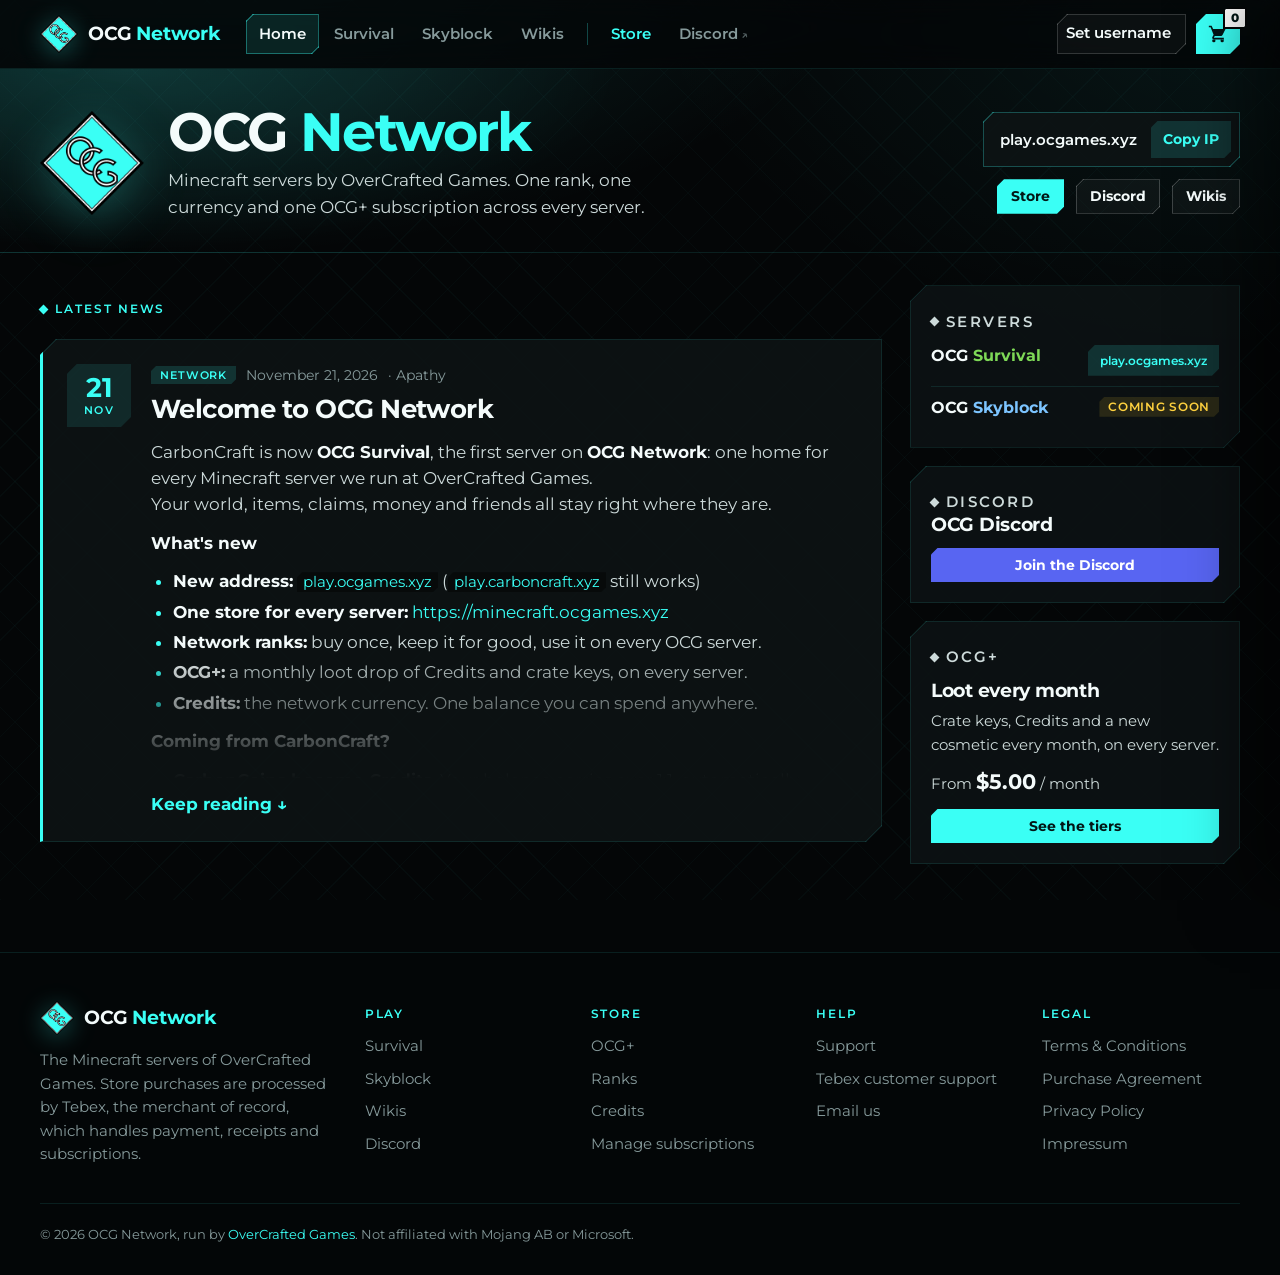
==== index.html @ 36d5bb81 "Point Discord links to discord.gg/ocg" ====
<!doctype html>
<html lang="en">
<head>
  <meta charset="utf-8">
  <meta name="viewport" content="width=device-width, initial-scale=1">
  <link rel="icon" href="assets/favicon.png">
  <link rel="preconnect" href="https://fonts.googleapis.com">
  <link rel="preconnect" href="https://fonts.gstatic.com" crossorigin>
  <link href="https://fonts.googleapis.com/css2?family=Montserrat:wght@400;500;600;700;800&display=swap" rel="stylesheet">
  <link rel="stylesheet" href="assets/site.css?v=4">
  <script src="assets/config.js?v=5"></script>
  <script src="assets/data.js"></script>
  <script defer src="https://js.tebex.io/v/1.js"></script>
  <script defer src="assets/layout.js?v=5"></script>
  <script defer src="assets/store.js?v=4"></script>
  <script defer src="assets/news.js"></script>
  <title>OCG Network · Minecraft servers by OverCrafted Games</title>
  <meta name="description" content="OCG Network: news, servers and the store for OCG Survival and OCG Skyblock.">
</head>
<body data-page="home">
  <header id="site-header"></header>

  <main>
    <section class="banner">
      <div class="wrap banner__inner">
        <img class="banner__logo" src="assets/logo.png" alt="" width="120" height="120">
        <div class="banner__text">
          <h1>OCG <em>Network</em></h1>
          <p>Minecraft servers by OverCrafted Games. One rank, one currency and one OCG+
            subscription across every server.</p>
        </div>
        <div class="banner__join">
          <div class="ipbox">
            <span class="online" data-status-total><span class="dot"></span><span>Checking servers…</span></span>
            <span class="ipbox__ip" data-ip=""></span>
            <button type="button" data-copy="">Copy IP</button>
          </div>
          <div class="hero__cta">
            <a class="btn btn--sm" href="store.html">Store</a>
            <a class="btn btn--sm btn--ghost" href="https://discord.gg/ocg">Discord</a>
            <a class="btn btn--sm btn--ghost" href="wikis.html">Wikis</a>
          </div>
        </div>
      </div>
    </section>

    <div class="wrap home">
      <section class="home__feed" aria-labelledby="news-title">
        <h2 class="home__heading" id="news-title"><span class="label">Latest news</span></h2>
        <div id="news-feed">
          <p class="muted">Loading news…</p>
        </div>
        <button class="btn btn--ghost btn--block" id="news-more" type="button" hidden>Older posts</button>
      </section>

      <aside class="home__side">
        <div class="side-card surface">
          <p class="label">Servers</p>
          <div data-servers="list"></div>
        </div>

        <div class="side-card discord-card surface" data-discord>
          <div class="discord-card__head">
            <img data-discord-icon alt="" width="44" height="44" hidden>
            <div>
              <p class="label" style="margin:0 0 2px">Discord</p>
              <h3 data-discord-name>OCG Discord</h3>
            </div>
          </div>
          <div class="discord-card__counts" hidden>
            <span><span class="dot on"></span><b data-discord-online></b> online</span>
            <span><b data-discord-members></b> members</span>
          </div>
          <div class="discord-card__people" data-discord-people hidden></div>
          <a class="btn btn--block btn--sm btn--discord" href="https://discord.gg/ocg">Join the Discord</a>
        </div>

        <div class="side-card spotlight surface" data-spotlight>
          <p class="label">OCG+</p>
          <h3>Loot every month</h3>
          <p>Credits, crate keys and perks every month, from $5.</p>
          <a class="btn btn--block btn--sm" href="plus.html">See the tiers</a>
        </div>
      </aside>
    </div>
  </main>

  <footer id="site-footer"></footer>
</body>
</html>
---- assets/site.css ----
/* OCG Network. OverCrafted Games brand: logo teal (#3afff5), black and white, with the
   logo's diamond as the recurring shape. Each server page sets its own --accent
   (body[data-accent]); everything else stays teal. Dark only: the site sits next to the game. */
:root {
  --bg: #040607;
  --bg-2: #0a0f10;
  --surface: rgba(13, 19, 20, 0.86);
  --surface-2: #101819;
  --line: rgba(58, 255, 245, 0.1);
  --line-strong: rgba(58, 255, 245, 0.26);
  --text: #f4fbfb;
  --text-2: #cddada;
  --muted: #869a9b;
  --teal: #3afff5;
  --teal-2: #12c9c0;
  --teal-ink: #021615;
  --sale: #ffd23f;
  --good: #7ed957;
  --danger: #ff5a5f;
  --survival: #7ed957;
  --skyblock: #7cc4ff;
  --accent: var(--teal);
  --display: "Montserrat", system-ui, sans-serif;
  --body: "Montserrat", system-ui, -apple-system, "Segoe UI", sans-serif;
  --mono: "Montserrat", system-ui, sans-serif;
}
body[data-accent="survival"] { --accent: var(--survival); }
body[data-accent="skyblock"] { --accent: var(--skyblock); }

* { box-sizing: border-box; }
html { color-scheme: dark; scroll-behavior: smooth; }
body {
  margin: 0;
  min-height: 100vh;
  color: var(--text);
  font: 400 16.5px/1.6 var(--body);
  -webkit-font-smoothing: antialiased;
  background-color: var(--bg);
  /* A faint teal glow over a fine diamond lattice, echoing the logo. */
  background-image:
    radial-gradient(1100px 560px at 15% -12%, color-mix(in srgb, var(--accent) 16%, transparent), transparent 65%),
    radial-gradient(900px 500px at 100% 0%, rgba(58, 255, 245, 0.07), transparent 70%),
    repeating-linear-gradient(45deg, rgba(58, 255, 245, 0.025) 0 1px, transparent 1px 34px),
    repeating-linear-gradient(-45deg, rgba(58, 255, 245, 0.025) 0 1px, transparent 1px 34px);
  background-attachment: fixed;
}
a { color: var(--teal); text-decoration: none; }
a:hover { text-decoration: underline; }
button { font: inherit; color: inherit; cursor: pointer; }
button:disabled { cursor: not-allowed; opacity: 0.5; }
img { max-width: 100%; }
[hidden] { display: none !important; }
:focus-visible { outline: 2px solid var(--teal); outline-offset: 2px; }

.wrap { width: min(1200px, 100% - 32px); margin-inline: auto; }
.muted { color: var(--muted); }
.small { font-size: 0.85rem; }
.label {
  display: inline-flex; align-items: center; gap: 8px;
  margin: 0 0 12px;
  color: var(--accent);
  font: 600 0.76rem/1.2 var(--mono);
  letter-spacing: 0.16em;
  text-transform: uppercase;
}
.label::before {
  content: ""; width: 7px; height: 7px; flex: none;
  background: currentColor; transform: rotate(45deg);
}
.accent { color: var(--accent); }
.teal { color: var(--teal); }

h1, h2, h3 { font-family: var(--display); letter-spacing: -0.015em; }

/* Buttons */
.btn {
  display: inline-flex; align-items: center; justify-content: center; gap: 8px;
  padding: 13px 22px;
  border: 0;
  font: 700 1rem/1 var(--body);
  color: var(--teal-ink); text-decoration: none;
  background-color: var(--teal);
  transition: transform 0.15s, filter 0.15s;
}
.btn:hover:not(:disabled) {
  text-decoration: none;
  transform: translateY(-1px);
  filter: brightness(1.06);
}
.btn--accent { background-color: var(--accent); }
.btn--ghost {
  --nl: rgba(255, 255, 255, 0.2);
  color: var(--text);
  background-color: rgba(255, 255, 255, 0.03);
  box-shadow: inset 0 0 0 1px rgba(255, 255, 255, 0.2);
}
.btn--ghost:hover:not(:disabled) { --nl: var(--teal); background-color: rgba(255, 255, 255, 0.07); box-shadow: inset 0 0 0 1px var(--teal); }
.btn--block { width: 100%; }
.btn--sm { padding: 10px 14px; font-size: 0.9rem; }

/* Top bar */
.topbar {
  position: sticky; top: 0; z-index: 30;
  background: rgba(4, 6, 7, 0.78);
  backdrop-filter: blur(14px) saturate(1.3);
  -webkit-backdrop-filter: blur(14px) saturate(1.3);
  border-bottom: 1px solid var(--line);
}
.topbar__inner { display: flex; align-items: center; gap: 26px; height: 68px; }
.brand { display: flex; align-items: center; gap: 10px; color: var(--text); flex: none; }
.brand:hover { text-decoration: none; }
.brand img { filter: drop-shadow(0 4px 12px rgba(58, 255, 245, 0.3)); }
.brand span { font: 700 1.2rem/1 var(--display); letter-spacing: -0.01em; }
.brand b { color: var(--teal); font-weight: 700; }
.topnav { display: flex; align-items: center; gap: 2px; }
.topnav a, .mobilenav a {
  padding: 8px 13px;
  color: var(--muted); font-weight: 600; font-size: 0.95rem; white-space: nowrap;
}
.topnav a:hover, .mobilenav a:hover { color: var(--text); background-color: rgba(255, 255, 255, 0.05); text-decoration: none; }
.topnav a[aria-current="page"], .mobilenav a[aria-current="page"] {
  --nl: rgba(58, 255, 245, 0.35);
  color: var(--text); background-color: rgba(58, 255, 245, 0.1); box-shadow: inset 0 0 0 1px rgba(58, 255, 245, 0.35);
}
.topnav .nav-store, .mobilenav .nav-store { color: var(--teal); }
.topnav .ext::after, .mobilenav .ext::after { content: " ↗"; font-size: 0.8em; opacity: 0.6; }
.topnav__sep { width: 1px; height: 22px; margin: 0 8px; background: var(--line-strong); }
.mobilenav { display: none; }
.topbar__actions { margin-left: auto; display: flex; align-items: center; gap: 10px; }
.chip {
  display: flex; align-items: center; gap: 8px;
  height: 40px; padding: 0 14px 0 8px;
  --nl: rgba(255, 255, 255, 0.16);
  border: 1px solid rgba(255, 255, 255, 0.16);
  background-color: rgba(255, 255, 255, 0.03);
  font-weight: 600; font-size: 0.92rem;
}
.chip img { image-rendering: pixelated; }
.chip:hover { --nl: var(--teal); border-color: var(--teal); }
/* The count badge overhangs the button's corner, so the button itself isn't clipped:
   its notched teal fill is drawn by ::before (see Notched corners). */
.basket-btn {
  position: relative; isolation: isolate;
  display: grid; place-items: center;
  width: 44px; height: 40px;
  border: 0;
  background: none; color: var(--teal-ink);
}
.basket-btn::before { content: ""; position: absolute; inset: 0; z-index: -1; background: var(--teal); }
.basket-btn:hover { filter: brightness(1.08); }
.basket-btn__count {
  position: absolute; top: -7px; right: -7px;
  min-width: 22px; height: 22px; padding: 0 6px;
  border: 2px solid var(--bg);
  background: #fff; color: var(--teal-ink);
  font-size: 0.72rem; font-weight: 800; line-height: 18px; text-align: center;
}
.basket-btn__count.bump { animation: bump 0.4s ease; }
@keyframes bump { 40% { transform: scale(1.35); } }

/* Store sub-navigation: the store is its own area of the site. */
.storebar { border-bottom: 1px solid var(--line); background: rgba(58, 255, 245, 0.035); }
.storebar__inner { display: flex; align-items: center; gap: 4px; overflow-x: auto; padding: 8px 0; white-space: nowrap; scrollbar-width: none; }
.storebar__inner::-webkit-scrollbar { display: none; }
.storebar__title { margin-right: 10px; color: var(--teal); font: 600 0.74rem var(--mono); letter-spacing: 0.16em; text-transform: uppercase; }
.storebar a { padding: 6px 12px; color: var(--muted); font-weight: 600; font-size: 0.9rem; }
.storebar a:hover { color: var(--text); background: rgba(255, 255, 255, 0.05); text-decoration: none; }
.storebar a[aria-current="page"] { color: var(--teal-ink); background: var(--teal); }

/* Hero */
.hero { position: relative; overflow: hidden; }
.hero__inner {
  display: grid; grid-template-columns: 1.1fr 0.9fr; align-items: center; gap: 40px;
  padding: 76px 0 70px;
}
.hero h1 {
  margin: 0;
  font: 700 clamp(2.9rem, 6.6vw, 5.4rem)/0.95 var(--display);
  letter-spacing: -0.035em;
}
.hero h1 em { font-style: normal; color: var(--teal); }
.hero__lede { max-width: 560px; margin: 22px 0 30px; color: var(--text-2); font-size: 1.15rem; }
.hero__cta { display: flex; flex-wrap: wrap; gap: 12px; }
.ipbox {
  display: inline-flex; flex-wrap: wrap; align-items: center; gap: 10px 14px;
  margin-top: 28px; padding: 8px 8px 8px 16px;
  --nl: var(--line-strong);
  border: 1px solid var(--line-strong);
  background-color: var(--surface);
}
.ipbox__ip { font: 600 0.95rem var(--mono); color: var(--text); }
.ipbox button, .copy-btn {
  padding: 8px 12px; border: 0;
  background: rgba(58, 255, 245, 0.14); color: var(--teal);
  font-weight: 700; font-size: 0.85rem;
}
.ipbox button:hover, .copy-btn:hover { background: rgba(58, 255, 245, 0.26); }
.online { display: inline-flex; align-items: center; gap: 8px; color: var(--text-2); font-weight: 600; font-size: 0.92rem; }
.dot { width: 9px; height: 9px; border-radius: 50%; background: var(--muted); flex: none; }
.dot.on { background: var(--good); box-shadow: 0 0 0 4px rgba(126, 217, 87, 0.18); animation: pulse 2s infinite; }
.dot.soon { background: var(--sale); }
@keyframes pulse { 50% { box-shadow: 0 0 0 7px rgba(126, 217, 87, 0.05); } }

.hero__art { position: relative; display: grid; place-items: center; min-height: 380px; }
.hero__art::before {
  content: ""; position: absolute; width: 78%; aspect-ratio: 1;
  background: radial-gradient(circle, rgba(58, 255, 245, 0.28), rgba(58, 255, 245, 0) 66%);
  filter: blur(14px);
}
.hero__art::after {
  content: ""; position: absolute; width: 70%; aspect-ratio: 1;
  border: 1px dashed rgba(58, 255, 245, 0.25);
  transform: rotate(45deg);
  animation: spin 80s linear infinite;
}
.hero__art img {
  position: relative; z-index: 1; width: min(380px, 100%);
  filter: drop-shadow(0 30px 40px rgba(0, 0, 0, 0.6));
  animation: float 6s ease-in-out infinite;
}
@keyframes float { 50% { transform: translateY(-12px); } }
@keyframes spin { from { transform: rotate(45deg); } to { transform: rotate(405deg); } }

/* Sale ticker */
.ticker {
  overflow: hidden;
  border-block: 1px solid rgba(255, 210, 63, 0.25);
  background: linear-gradient(90deg, rgba(255, 210, 63, 0.09), rgba(255, 210, 63, 0.02));
}
.ticker__track { display: flex; width: max-content; animation: marquee 40s linear infinite; }
.ticker:hover .ticker__track { animation-play-state: paused; }
.ticker__item {
  display: inline-flex; align-items: center; gap: 12px;
  padding: 11px 28px;
  color: var(--text); font: 600 0.8rem var(--mono); letter-spacing: 0.06em; text-transform: uppercase;
  white-space: nowrap;
}
.ticker__item:hover { text-decoration: none; color: var(--sale); }
.ticker__item b { color: var(--sale); }
.ticker__item::after { content: "◆"; margin-left: 28px; color: rgba(255, 210, 63, 0.5); }
@keyframes marquee { to { transform: translateX(-50%); } }

/* Sections */
.section { padding: 72px 0 0; }
main > .section:last-child, main > :last-child .section:last-child { padding-bottom: 88px; }
.section--end { padding-bottom: 88px; }
.section-head { display: flex; align-items: flex-end; justify-content: space-between; gap: 16px; margin-bottom: 26px; }
.section-head h2, .page-head h1 {
  margin: 0;
  font: 700 clamp(1.9rem, 3.8vw, 2.8rem)/1.05 var(--display);
  letter-spacing: -0.025em;
}
.section-head p { margin: 8px 0 0; max-width: 680px; color: var(--muted); }
.section-head__link { flex: none; font-weight: 700; }

.surface {
  position: relative;
  border: 1px solid var(--line);
  background-color: var(--surface);
}

/* Server cards (home + store server picker) */
.servers { display: grid; grid-template-columns: repeat(2, 1fr); gap: 20px; }
.server {
  --accent: var(--teal);
  display: grid; grid-template-columns: 120px 1fr; gap: 22px; align-items: start;
  padding: 24px;
  overflow: hidden;
  color: var(--text);
  border-top: 3px solid var(--accent);
  transition: transform 0.2s, border-color 0.2s;
}
.server--survival { --accent: var(--survival); }
.server--skyblock { --accent: var(--skyblock); }
.server::before {
  content: ""; position: absolute; inset: 0 0 auto 0; height: 160px; pointer-events: none;
  background: radial-gradient(420px 160px at 20% -40px, color-mix(in srgb, var(--accent) 22%, transparent), transparent 70%);
}
a.server:hover { --nl: var(--line-strong); transform: translateY(-3px); border-color: var(--line-strong); text-decoration: none; }
.server__art { position: relative; display: grid; place-items: center; aspect-ratio: 1; }
.server__art svg { width: 100%; height: auto; filter: drop-shadow(0 14px 18px rgba(0, 0, 0, 0.5)); }
.server__body { position: relative; }
.server h3 { margin: 0 0 4px; font: 700 1.7rem/1.05 var(--display); }
.server h3 span { color: var(--accent); }
.server p { margin: 0 0 14px; color: var(--text-2); font-size: 0.98rem; }
.server__meta { display: flex; flex-wrap: wrap; align-items: center; gap: 8px 16px; font-size: 0.9rem; }
.server__ip { font: 600 0.88rem var(--mono); color: var(--text); }
.server__go { margin-left: auto; color: var(--accent); font-weight: 700; }
.server__tags { display: flex; flex-wrap: wrap; gap: 6px; margin: 0 0 14px; padding: 0; list-style: none; }
.server__tags li {
  padding: 3px 9px;
  background: color-mix(in srgb, var(--accent) 12%, transparent); color: var(--accent);
  font: 600 0.72rem var(--mono); letter-spacing: 0.04em; text-transform: uppercase;
}
.pill {
  display: inline-flex; align-items: center; gap: 6px;
  padding: 3px 9px;
  background: rgba(255, 210, 63, 0.12); color: var(--sale);
  font: 600 0.72rem var(--mono); letter-spacing: 0.06em; text-transform: uppercase;
}

/* Link tiles (home "jump in", wikis) */
.tiles { display: grid; grid-template-columns: repeat(auto-fit, minmax(240px, 1fr)); gap: 16px; }
.tile {
  display: grid; grid-template-columns: 44px 1fr; gap: 14px; align-items: start;
  padding: 20px; color: var(--text);
  transition: transform 0.2s, border-color 0.2s;
}
a.tile:hover { --nl: var(--line-strong); transform: translateY(-2px); border-color: var(--line-strong); text-decoration: none; }
.tile__icon {
  display: grid; place-items: center; width: 44px; height: 44px;
  background: rgba(58, 255, 245, 0.1); color: var(--teal);
}
.tile h3 { margin: 0 0 2px; font: 700 1.12rem/1.2 var(--display); }
.tile p { margin: 0; color: var(--muted); font-size: 0.92rem; }
.tile--soon { opacity: 0.6; }

/* Category cards (store hub) */
.cat-grid { display: grid; grid-template-columns: repeat(auto-fit, minmax(320px, 1fr)); gap: 20px; }
.cat-card {
  display: grid; grid-template-columns: 130px 1fr; gap: 22px; align-items: center;
  padding: 20px;
  color: var(--text);
  transition: transform 0.2s, border-color 0.2s;
}
.cat-card:hover { --nl: var(--line-strong); transform: translateY(-3px); border-color: var(--line-strong); text-decoration: none; }
.cat-card__art, .card__art, .pkg-detail__art {
  --art-bg:
    radial-gradient(circle at 50% 58%, rgba(58, 255, 245, 0.22), transparent 66%),
    repeating-linear-gradient(45deg, rgba(255, 255, 255, 0.025) 0 1px, transparent 1px 16px),
    repeating-linear-gradient(-45deg, rgba(255, 255, 255, 0.025) 0 1px, transparent 1px 16px);
  background-color: var(--bg-2);
  background-image: var(--art-bg);
}
.cat-card__art {
  position: relative; display: grid; place-items: center;
  aspect-ratio: 1;
  border: 1px solid var(--line);
  background-image: var(--notch-lines), var(--art-bg);
}
.cat-card__art img { width: 66%; image-rendering: pixelated; transition: transform 0.3s; }
.cat-card:hover .cat-card__art img { transform: scale(1.08) rotate(-3deg); }
.cat-card h3 { margin: 0 0 6px; font: 700 1.6rem/1.05 var(--display); }
.cat-card p { margin: 0 0 14px; color: var(--muted); font-size: 0.96rem; }
.cat-card__meta { display: flex; align-items: center; gap: 12px; flex-wrap: wrap; }
.cat-card__from { font-weight: 700; color: var(--text-2); }
.cat-card__go { margin-left: auto; color: var(--teal); font-weight: 700; }

.badge {
  position: absolute; top: 12px; left: 12px; z-index: 1;
  display: inline-block;
  padding: 4px 9px;
  background: var(--sale); color: #241a00;
  font: 700 0.7rem/1 var(--mono); letter-spacing: 0.04em; text-transform: uppercase;
}

/* Package cards */
.grid { display: grid; grid-template-columns: repeat(auto-fill, minmax(240px, 1fr)); gap: 20px; }
.grid--packs { grid-template-columns: repeat(auto-fill, minmax(196px, 1fr)); }
.card {
  display: flex; flex-direction: column;
  overflow: hidden;
  transition: transform 0.2s, border-color 0.2s;
}
.card:hover { --nl: var(--line-strong); transform: translateY(-4px); border-color: var(--line-strong); }
.card__art {
  position: relative;
  display: grid; place-items: center;
  aspect-ratio: 4 / 3; width: 100%;
  padding: 0; border: 0; border-bottom: 1px solid var(--line);
}
.card__art img {
  width: 44%; image-rendering: pixelated;
  filter: drop-shadow(0 14px 18px rgba(0, 0, 0, 0.55));
  transition: transform 0.3s;
}
.card:hover .card__art img { transform: translateY(-6px) scale(1.06); }
.card__info {
  position: absolute; right: 12px; bottom: 12px;
  padding: 4px 9px;
  background: rgba(4, 6, 7, 0.75); color: var(--muted);
  font-size: 0.78rem; font-weight: 600;
  opacity: 0; transition: opacity 0.2s;
}
.card:hover .card__info { opacity: 1; }
.card__body { display: flex; flex-direction: column; gap: 4px; padding: 18px; flex: 1; }
.card__name { margin: 0; font: 700 1.3rem/1.1 var(--display); }
.card__variant { margin: 0; color: var(--teal); font: 600 0.74rem var(--mono); letter-spacing: 0.08em; text-transform: uppercase; }
.card__bonus { margin: 2px 0 0; color: var(--good); font-size: 0.88rem; font-weight: 600; }
.card__foot { margin-top: auto; padding-top: 16px; display: flex; flex-direction: column; gap: 12px; }
.price { display: flex; flex-wrap: wrap; align-items: baseline; gap: 4px 8px; }
.price b { font: 700 1.8rem/1 var(--display); letter-spacing: -0.02em; }
.price .period { color: var(--muted); font-size: 0.9rem; }
.price s { color: var(--muted); font-size: 0.95rem; }
.price__note { width: 100%; color: var(--good); font-size: 0.85rem; font-weight: 600; }
.add.in-basket { --nl: var(--teal); background-color: transparent; box-shadow: inset 0 0 0 1px var(--teal); color: var(--teal); }

/* All-packages page */
.shop { display: grid; grid-template-columns: 240px 1fr; gap: 32px; padding: 40px 0 88px; }
.tabs { display: flex; flex-direction: column; gap: 6px; position: sticky; top: 130px; align-self: start; }
.tab {
  display: flex; align-items: center; gap: 12px;
  padding: 10px 14px;
  border: 1px solid transparent;
  background-color: transparent; color: var(--muted);
  font-weight: 700; font-size: 1rem; text-align: left;
}
.tab img { width: 30px; height: 30px; object-fit: contain; image-rendering: pixelated; }
.tab:hover { color: var(--text); background-color: rgba(255, 255, 255, 0.04); }
.tab[aria-selected="true"] { --nl: rgba(58, 255, 245, 0.4); color: var(--text); background-color: rgba(58, 255, 245, 0.08); border-color: rgba(58, 255, 245, 0.4); }
.category-intro { grid-column: 1 / -1; padding: 22px 24px; margin-bottom: 4px; color: var(--text-2); }
.category-intro p { margin: 0 0 8px; }
.category-intro p:last-child { margin-bottom: 0; }
.category-intro ul { margin: 6px 0 0; padding: 0; list-style: none; display: grid; grid-template-columns: repeat(auto-fill, minmax(230px, 1fr)); gap: 6px 18px; }
.category-intro li { position: relative; padding-left: 20px; }
.category-intro li::before { content: "▸"; position: absolute; left: 0; color: var(--teal); }
.category-intro.folded .category-intro__text {
  max-height: 150px; overflow: hidden;
  -webkit-mask-image: linear-gradient(#000 55%, transparent);
  mask-image: linear-gradient(#000 55%, transparent);
}
.intro-toggle { margin-top: 10px; padding: 0; border: 0; background: none; color: var(--teal); font-weight: 700; }
.intro-toggle:hover { text-decoration: underline; }
.sr-only { position: absolute; width: 1px; height: 1px; overflow: hidden; clip: rect(0 0 0 0); white-space: nowrap; }

/* OCG+ tiers */
.plus-tiers { display: grid; grid-template-columns: repeat(3, 1fr); gap: 20px; align-items: stretch; }
.ptier {
  --tier: var(--teal);
  display: flex; flex-direction: column;
  padding: 28px 26px 26px;
  overflow: hidden;
  border-top: 3px solid var(--tier);
}
.ptier::before {
  content: ""; position: absolute; inset: 0 0 auto 0; height: 170px; pointer-events: none;
  background: radial-gradient(420px 170px at 50% -50px, color-mix(in srgb, var(--tier) 24%, transparent), transparent 70%);
}
.ptier--1 { --tier: #FFC800; }
.ptier--2 { --tier: #FF2E8A; }
.ptier--3 { --tier: #0FB5A5; }
/* An inner glow: the notch clip would cut off an outer one. */
.ptier--featured { --nl: var(--line-strong); border-color: var(--line-strong); box-shadow: inset 0 0 60px rgba(58, 255, 245, 0.1); }
.ptier__flag {
  position: absolute; top: 18px; right: 18px;
  padding: 4px 10px;
  background: var(--teal); color: var(--teal-ink);
  font: 700 0.68rem var(--mono); letter-spacing: 0.08em; text-transform: uppercase;
}
.ptier__mark { position: relative; display: flex; align-items: center; gap: 12px; }
.ptier__mark svg { width: 46px; height: 46px; color: var(--tier); }
.ptier h3 { position: relative; margin: 0; font: 700 1.7rem/1 var(--display); }
.ptier h3 small { display: block; margin-top: 4px; color: var(--muted); font: 500 0.88rem var(--body); letter-spacing: 0; }
.ptier .price { position: relative; margin: 22px 0 4px; }
.ptier .price b { font-size: 2.8rem; }
.ptier ul { position: relative; flex: 1; margin: 18px 0 22px; padding: 0; list-style: none; }
.ptier li { display: grid; grid-template-columns: 22px 1fr; gap: 10px; align-items: start; padding: 10px 0; border-top: 1px solid var(--line); color: var(--text-2); }
.ptier li svg { margin-top: 2px; color: var(--tier); }
.ptier li b { color: var(--text); font-weight: 700; }

.explain { display: grid; grid-template-columns: repeat(3, 1fr); gap: 20px; counter-reset: step; }
.step { padding: 24px; }
.step::before {
  counter-increment: step; content: "0" counter(step);
  display: block; margin-bottom: 10px;
  color: var(--teal); font: 600 0.8rem var(--mono); letter-spacing: 0.12em;
}
.step h3 { margin: 0 0 6px; font: 700 1.3rem/1.1 var(--display); }
.step p { margin: 0; color: var(--text-2); }

/* Rank comparison */
.server-switch { display: inline-flex; gap: 4px; padding: 4px; margin-top: 18px; border: 1px solid var(--line); background-color: var(--surface); }
.server-switch a { padding: 8px 14px; color: var(--muted); font-weight: 700; font-size: 0.92rem; }
.server-switch a:hover { color: var(--text); text-decoration: none; }
.server-switch a[aria-current="page"] { background: var(--accent); color: #051006; }

.rank-tabs { display: flex; flex-wrap: wrap; gap: 6px; margin-bottom: 14px; }
.rank-tabs button {
  display: inline-flex; align-items: center; gap: 8px;
  padding: 9px 16px; border: 1px solid var(--line);
  background-color: var(--surface); color: var(--muted); font-weight: 700; font-size: 0.95rem;
}
.rank-tabs button:hover { --nl: var(--line-strong); color: var(--text); border-color: var(--line-strong); }
.rank-tabs button[aria-selected="true"] { --nl: var(--accent); color: #051006; background-color: var(--accent); border-color: var(--accent); }
.rank-tabs button[aria-selected="true"] .pill { background: rgba(0, 0, 0, 0.2); color: #051006; }
.ranks .note td { padding: 12px 16px; text-align: left; color: var(--sale); font-weight: 500; font-size: 0.92rem; background: rgba(255, 210, 63, 0.06); }
.ranks-scroll { position: relative; overflow-x: auto; border: 1px solid var(--line); background-color: var(--surface); }
.ranks { width: 100%; min-width: 720px; border-collapse: collapse; }
.ranks th, .ranks td { padding: 13px 16px; border-bottom: 1px solid var(--line); text-align: center; vertical-align: middle; }
.ranks tbody tr:last-child td, .ranks tbody tr:last-child th { border-bottom: 0; }
.ranks thead th { padding: 22px 16px 20px; vertical-align: top; background: rgba(255, 255, 255, 0.015); }
.ranks th[scope="row"] { text-align: left; color: var(--text-2); font-weight: 600; width: 28%; min-width: 150px; }
.ranks th[scope="row"] small { display: block; color: var(--muted); font-weight: 400; font-size: 0.82rem; }
.ranks td { color: var(--text); font-weight: 600; }
.ranks td.no { color: var(--muted); font-weight: 400; }
.ranks td.yes { color: var(--accent); font-size: 1.15rem; }
/* Keep the perk names in view while the rank columns scroll sideways on phones. */
.ranks th[scope="row"], .ranks thead th:first-child { position: sticky; left: 0; z-index: 1; background: #0c1213; }
.ranks .group th { padding: 10px 16px; text-align: left; background: rgba(58, 255, 245, 0.04); color: var(--accent); font: 600 0.74rem var(--mono); letter-spacing: 0.14em; text-transform: uppercase; }
.rank-head { display: grid; justify-items: center; gap: 8px; }
.rank-head__name { font: 700 1.35rem/1 var(--display); color: var(--rank, var(--text)); }
.rank-head .price { justify-content: center; }
.rank-head .price b { font-size: 1.5rem; }
.rank-head .btn { width: 100%; max-width: 150px; }
.rank-head__tag {
  --nl: rgba(255, 255, 255, 0.08);
  display: inline-block; padding: 3px 9px;
  background-color: #151515; box-shadow: inset 0 0 0 1px rgba(255, 255, 255, 0.08);
  font: 700 0.82rem var(--mono); color: var(--rank, var(--text));
}

/* Credits */
.uses { display: grid; grid-template-columns: repeat(2, 1fr); gap: 20px; }
.uses .panel { border-top: 3px solid var(--accent); }
.uses ul { margin: 12px 0 0; padding: 0; list-style: none; }
.uses li { position: relative; padding: 8px 0 8px 22px; border-top: 1px solid var(--line); color: var(--text-2); }
.uses li::before { content: ""; position: absolute; left: 3px; top: 16px; width: 7px; height: 7px; background: var(--accent); transform: rotate(45deg); }

/* Rewards call-to-action band */
.band {
  display: grid; grid-template-columns: auto 1fr auto; align-items: center; gap: 28px;
  padding: 28px 32px;
  overflow: hidden;
  background-image: var(--notch-lines), radial-gradient(500px 220px at 0% 50%, rgba(58, 255, 245, 0.16), transparent 70%);
}
.band__icon { display: grid; place-items: center; width: 84px; height: 84px; color: var(--teal); }
.band h2 { margin: 0 0 6px; font: 700 1.8rem/1.05 var(--display); }
.band p { margin: 0; color: var(--text-2); }

/* Panels */
.duo { display: grid; grid-template-columns: 1fr 1fr; gap: 20px; }
.trio { display: grid; grid-template-columns: repeat(3, 1fr); gap: 20px; }
.panel { padding: 26px 28px; }
.panel h2, .panel h3 { margin: 0 0 10px; font: 700 1.45rem/1.1 var(--display); }
.panel p { margin: 0 0 12px; color: var(--text-2); }
.panel p:last-child { margin-bottom: 0; }
.panel__links { display: flex; flex-wrap: wrap; gap: 10px; margin-top: 16px; }
.panel__icon {
  display: grid; place-items: center;
  width: 46px; height: 46px; margin-bottom: 16px;
  background: rgba(58, 255, 245, 0.1); color: var(--teal);
}
.features { display: grid; grid-template-columns: repeat(auto-fill, minmax(260px, 1fr)); gap: 16px; }
.feature { padding: 22px; }
.feature h3 { display: flex; align-items: center; gap: 10px; margin: 0 0 6px; font: 700 1.15rem/1.2 var(--display); }
.feature h3::before { content: ""; width: 8px; height: 8px; flex: none; background: var(--accent); transform: rotate(45deg); }
.feature p { margin: 0; color: var(--text-2); font-size: 0.95rem; }

/* Inner page head */
.page-head { position: relative; overflow: hidden; border-bottom: 1px solid var(--line); }
.page-head .wrap { display: grid; grid-template-columns: 1fr auto; align-items: end; gap: 24px; padding: 56px 0 40px; }
.page-head h1 { font-size: clamp(2.3rem, 5vw, 3.6rem); }
.page-head h1 em { font-style: normal; color: var(--accent); }
.page-head p.lede { margin: 12px 0 0; max-width: 640px; color: var(--text-2); font-size: 1.1rem; }
.page-head__art { width: 150px; margin-bottom: -10px; filter: drop-shadow(0 14px 24px rgba(0, 0, 0, 0.6)); }
.page-head__art svg { width: 100%; height: auto; }

/* Prose (legal pages) */
.doc { display: grid; grid-template-columns: 220px 1fr; gap: 40px; padding: 40px 0 88px; }
.toc { position: sticky; top: 130px; align-self: start; display: flex; flex-direction: column; gap: 4px; }
.toc a { padding: 6px 12px; border-left: 2px solid var(--line); color: var(--muted); font-weight: 600; font-size: 0.95rem; }
.toc a:hover { color: var(--text); border-color: var(--teal); text-decoration: none; }
.prose { max-width: 760px; }
.prose > :first-child { margin-top: 0; }
.prose p, .prose li { color: var(--text-2); }
.prose h2 { margin: 44px 0 12px; scroll-margin-top: 130px; font: 700 1.6rem/1.1 var(--display); }
.prose ul { padding-left: 0; list-style: none; }
.prose li { position: relative; margin-bottom: 10px; padding-left: 24px; }
.prose li::before { content: "▸"; position: absolute; left: 4px; color: var(--teal); }
.prose strong { color: var(--text); }
.prose code, .panel code { font-family: var(--mono); font-size: 0.88em; color: var(--teal); }
.lead { font-size: 1.12rem; }
.callout {
  margin: 24px 0;
  padding: 16px 20px;
  border: 1px solid var(--line); border-left: 3px solid var(--teal);
  background-color: var(--surface); color: var(--text-2); font-size: 0.97rem;
}
.callout--warn { border-left-color: var(--sale); }
.points { display: grid; grid-template-columns: repeat(2, 1fr); gap: 14px; margin: 18px 0 8px; }
.point { padding: 18px 20px; }
.point b { display: block; margin-bottom: 4px; color: var(--text); font: 700 1.1rem/1.2 var(--display); }
.point span { color: var(--muted); font-size: 0.95rem; }

.support-grid { display: grid; grid-template-columns: repeat(3, 1fr); gap: 20px; padding: 40px 0 0; }

/* Rewards page */
.steps { display: grid; grid-template-columns: repeat(3, 1fr); gap: 20px; counter-reset: step; }
.tiers { display: grid; grid-template-columns: repeat(3, 1fr); gap: 20px; }
.tier { padding: 26px; overflow: hidden; border-top: 3px solid var(--tier); }
.tier::before {
  content: ""; position: absolute; inset: 0 0 auto 0; height: 140px;
  background: radial-gradient(400px 140px at 50% -40px, color-mix(in srgb, var(--tier) 24%, transparent), transparent 70%);
  pointer-events: none;
}
.tier__label { position: relative; color: var(--tier); font: 600 0.76rem var(--mono); letter-spacing: 0.12em; text-transform: uppercase; }
.tier__amount { position: relative; margin: 8px 0 2px; font: 700 3.2rem/1 var(--display); letter-spacing: -0.03em; }
.tier__amount small { font-size: 1rem; font-weight: 600; color: var(--muted); letter-spacing: 0; }
.tier ul { position: relative; margin: 18px 0 0; padding: 0; list-style: none; }
.tier li { display: flex; align-items: center; gap: 10px; padding: 10px 0; border-top: 1px solid var(--line); color: var(--text-2); }
.tier li svg { flex: none; color: var(--tier); }
.tier__slots { position: relative; margin: 14px 0 0; color: var(--muted); font-size: 0.88rem; }
.tier--1 { --tier: #9fe8e4; }
.tier--2 { --tier: var(--teal); }
.tier--3 { --tier: #ffffff; }

.goal { padding: 30px 32px; }
.track { position: relative; margin: 44px 44px 18px 8px; height: 10px; border-radius: 999px; background: rgba(255, 255, 255, 0.06); }
.track::before {
  content: ""; position: absolute; inset: 0;
  border-radius: inherit;
  background: linear-gradient(90deg, var(--teal-2), var(--teal), #fff);
  opacity: 0.35;
}
.stage { position: absolute; top: 50%; transform: translate(-50%, -50%); display: grid; justify-items: center; }
.stage__dot {
  width: 22px; height: 22px;
  border: 3px solid var(--bg); background: var(--teal);
  transform: rotate(45deg);
  box-shadow: 0 0 0 2px var(--teal), 0 0 18px rgba(58, 255, 245, 0.55);
}
.stage__amt { position: absolute; bottom: 34px; font: 700 1.4rem/1 var(--display); white-space: nowrap; }
.stage__reward { position: absolute; top: 34px; color: var(--text-2); font-size: 0.92rem; font-weight: 600; white-space: nowrap; }
.goal__notes { display: grid; grid-template-columns: repeat(3, 1fr); gap: 14px; margin-top: 64px; }
.goal__notes div { padding: 14px 16px; background: rgba(255, 255, 255, 0.03); color: var(--text-2); font-size: 0.95rem; }

.podium { display: grid; grid-template-columns: 1fr 1.15fr 1fr; align-items: end; gap: 16px; }
.place { padding: 24px 22px; text-align: center; }
.place__rank { font: 700 2.8rem/1 var(--display); color: var(--muted); }
.place--1 { --nl: var(--line-strong); padding-top: 36px; border-color: var(--line-strong); box-shadow: inset 0 0 60px rgba(58, 255, 245, 0.1); }
.place--1 .place__rank { font-size: 4rem; color: var(--teal); }
.place h3 { margin: 4px 0 12px; font: 700 1.2rem/1.1 var(--display); }
.place p { margin: 0; color: var(--text-2); }
.mc-tag {
  display: inline-block; margin-bottom: 12px;
  --nl: rgba(255, 255, 255, 0.08);
  padding: 5px 12px;
  background-color: #1b1b1b; box-shadow: inset 0 0 0 1px rgba(255, 255, 255, 0.08);
  font: 700 1.05rem var(--mono); letter-spacing: 0.02em;
}
.rules { display: grid; grid-template-columns: repeat(2, 1fr); gap: 12px 28px; margin: 28px 0 0; padding: 0; list-style: none; }
.rules li { position: relative; padding-left: 24px; color: var(--text-2); }
.rules li::before { content: "▸"; position: absolute; left: 4px; color: var(--teal); }

.offer {
  display: grid; grid-template-columns: auto 1fr auto; align-items: center; gap: 24px;
  padding: 26px 30px;
  --nl: rgba(255, 210, 63, 0.35);
  border-color: rgba(255, 210, 63, 0.35);
  background-image: var(--notch-lines), radial-gradient(500px 200px at 0% 50%, rgba(255, 210, 63, 0.12), transparent 70%);
}
.offer__icon { display: grid; place-items: center; width: 64px; height: 64px; background: rgba(255, 210, 63, 0.14); color: var(--sale); }
.offer h3 { margin: 0 0 4px; font: 700 1.5rem/1.1 var(--display); }
.offer p { margin: 0; color: var(--text-2); }

.claim { display: grid; grid-template-columns: 1fr 1fr; gap: 20px; align-items: stretch; }
.cmd {
  --nl: var(--line-strong);
  display: inline-block; padding: 2px 9px;
  background-color: rgba(0, 0, 0, 0.4); box-shadow: inset 0 0 0 1px var(--line-strong);
  color: var(--teal); font: 600 0.9em var(--mono);
}

/* Drawer */
.scrim { position: fixed; inset: 0; z-index: 40; background: rgba(0, 0, 0, 0.62); backdrop-filter: blur(3px); }
.drawer {
  position: fixed; top: 0; right: 0; bottom: 0; z-index: 50;
  display: flex; flex-direction: column;
  width: min(420px, 100%);
  background: linear-gradient(180deg, #0c1415, #050809);
  border-left: 1px solid var(--line-strong);
  box-shadow: -30px 0 60px rgba(0, 0, 0, 0.5);
  transform: translateX(100%);
  transition: transform 0.28s cubic-bezier(0.2, 0.8, 0.2, 1);
}
.drawer.open { transform: none; }
.drawer__head { display: flex; align-items: center; justify-content: space-between; padding: 22px 22px 4px; }
.drawer__head h2 { margin: 0; font: 700 1.7rem/1 var(--display); }
.drawer__for { margin: 0; padding: 4px 22px 16px; color: var(--muted); font-size: 0.92rem; border-bottom: 1px solid var(--line); }
.icon-btn { width: 38px; height: 38px; border: 0; background: rgba(255, 255, 255, 0.05); font-size: 1.5rem; line-height: 1; }
.icon-btn:hover { background: rgba(255, 255, 255, 0.1); }
.lines { list-style: none; margin: 0; padding: 8px 22px; overflow-y: auto; flex: 1; }
.line { display: grid; grid-template-columns: 52px 1fr auto; gap: 14px; align-items: center; padding: 14px 0; border-bottom: 1px solid var(--line); }
.line img, .line > span { width: 52px; height: 52px; padding: 6px; background: var(--bg-2); object-fit: contain; image-rendering: pixelated; }
.line__name { font-weight: 700; }
.line__meta { color: var(--muted); font-size: 0.86rem; }
.line__remove { border: 0; background: none; color: var(--muted); font-size: 0.82rem; padding: 4px; }
.line__remove:hover { color: var(--danger); }
.lines .empty { display: grid; justify-items: center; gap: 10px; padding: 48px 0; color: var(--muted); text-align: center; }
.lines .empty img { width: 72px; opacity: 0.7; }
.coupon { display: flex; gap: 8px; padding: 14px 22px; border-top: 1px solid var(--line); }
.coupon input, .modal input, .gift input {
  flex: 1; min-width: 0;
  padding: 11px 13px;
  --nl: rgba(255, 255, 255, 0.16);
  border: 1px solid rgba(255, 255, 255, 0.16);
  background-color: rgba(0, 0, 0, 0.4); color: var(--text); font: inherit;
}
/* A border, not an outline: the notch clip would hide an outline. */
.coupon input:focus, .modal input:focus, .gift input:focus { --nl: var(--teal); outline: 0; border-color: var(--teal); box-shadow: inset 0 0 0 1px var(--teal); }
.coupon button, .gift button {
  --nl: rgba(255, 255, 255, 0.16);
  padding: 0 16px; border: 1px solid rgba(255, 255, 255, 0.16);
  background-color: rgba(255, 255, 255, 0.04); font-weight: 700;
}
.coupon button:hover, .gift button:hover { --nl: var(--teal); border-color: var(--teal); }
.drawer__foot { padding: 18px 22px 24px; border-top: 1px solid var(--line); }
.total { display: flex; justify-content: space-between; align-items: baseline; margin-bottom: 14px; }
.total span { color: var(--muted); font-weight: 600; }
.total b { font: 700 2rem/1 var(--display); }
.drawer__foot .muted { margin: 12px 0 0; text-align: center; font-size: 0.84rem; }
.drawer__foot .muted a { color: var(--muted); text-decoration: underline; }

/* Dialogs */
.modal {
  width: min(440px, calc(100% - 32px));
  padding: 28px;
  --nl: var(--line-strong);
  border: 1px solid var(--line-strong);
  background-color: #060a0b;
  background-image: var(--notch-lines), linear-gradient(180deg, #0e1718, #060a0b);
  color: var(--text);
}
.modal::backdrop { background: rgba(0, 0, 0, 0.7); backdrop-filter: blur(4px); }
.modal h2 { margin: 0 0 6px; font: 700 1.8rem/1.05 var(--display); }
.modal input { width: 100%; margin: 16px 0 20px; font-family: var(--mono); }
.modal__actions { display: flex; gap: 10px; justify-content: flex-end; }
.modal--wide { width: min(760px, calc(100% - 32px)); padding: 0; overflow: hidden; }
.pkg-detail { display: grid; grid-template-columns: 260px 1fr; }
.pkg-detail__art { display: grid; place-items: center; padding: 30px; border-right: 1px solid var(--line); }
.pkg-detail__art img { width: 150px; image-rendering: pixelated; filter: drop-shadow(0 16px 20px rgba(0, 0, 0, 0.6)); }
.pkg-detail__body { padding: 28px; }
.pkg-detail__body h2 { margin: 0; }
.pkg-detail .desc { margin-top: 14px; max-height: 40vh; overflow-y: auto; color: var(--text-2); font-size: 0.97rem; }
.pkg-detail .desc :first-child { margin-top: 0; }
.pkg-detail .desc ul { padding-left: 0; list-style: none; }
.pkg-detail .desc li { position: relative; padding-left: 20px; }
.pkg-detail .desc li::before { content: "▸"; position: absolute; left: 2px; color: var(--teal); }
.pkg-detail__actions { display: flex; gap: 10px; align-items: center; margin-top: 20px; }
.gift { margin-top: 20px; padding-top: 18px; border-top: 1px solid var(--line); }
.gift label { display: block; margin-bottom: 8px; font-weight: 700; font-size: 0.92rem; }
.gift__row { display: flex; gap: 8px; }
.gift input { font-family: var(--mono); }

/* Toast */
.toast {
  position: fixed; left: 50%; bottom: 26px; z-index: 60;
  transform: translateX(-50%);
  max-width: calc(100% - 32px);
  padding: 13px 20px;
  --nl: var(--line-strong);
  border: 1px solid var(--line-strong);
  background-color: #0e1718;
  font-weight: 700; font-size: 0.95rem;
  animation: rise 0.25s ease;
}
.toast.error { --nl: var(--danger); border-color: var(--danger); color: var(--danger); }
@keyframes rise { from { transform: translate(-50%, 12px); opacity: 0; } }

/* Footer */
.footer { border-top: 1px solid var(--line); background: rgba(4, 6, 7, 0.9); }
.footer__inner { padding: 48px 0 30px; color: var(--muted); font-size: 0.92rem; }
.footer__cols { display: grid; grid-template-columns: 1.5fr 1fr 1fr 1fr 1fr; gap: 28px; }
.footer__cols p { margin: 14px 0 0; max-width: 320px; }
.footer__cols h3 { margin: 6px 0 14px; color: var(--teal); font: 600 0.72rem var(--mono); letter-spacing: 0.16em; text-transform: uppercase; }
.footer__cols div > a:not(.brand) { display: block; margin-bottom: 9px; color: var(--muted); }
.footer__cols div > a:not(.brand):hover { color: var(--text); }
.footer__legal { margin: 36px 0 0; padding-top: 20px; border-top: 1px solid var(--line); font-size: 0.82rem; }

/* Scroll reveal (added by store.js; content is visible without JS) */
.reveal { opacity: 0; transform: translateY(18px); transition: opacity 0.6s ease, transform 0.6s ease; }
.reveal.in { opacity: 1; transform: none; }

@media (max-width: 1100px) {
  .topnav a { padding: 8px 9px; font-size: 0.9rem; }
  .brand span { display: none; }
}

@media (max-width: 980px) {
  .hero__inner { grid-template-columns: 1fr; padding: 44px 0 56px; }
  .hero__art { order: -1; min-height: 0; }
  .hero__art img { width: 200px; }
  .hero__art::after { width: 190px; }
  .servers { grid-template-columns: 1fr; }
  .shop { grid-template-columns: 1fr; }
  .tabs { position: static; flex-direction: row; flex-wrap: wrap; }
  .doc { grid-template-columns: 1fr; }
  .toc { display: none; }
  .tiers, .steps, .explain, .support-grid, .plus-tiers, .trio { grid-template-columns: 1fr; }
  .podium { grid-template-columns: 1fr; }
  .place--1 { order: -1; }
  .footer__cols { grid-template-columns: 1fr 1fr 1fr; }
  .footer__cols > div:first-child { grid-column: 1 / -1; }
}

@media (max-width: 860px) {
  .topnav { display: none; }
  .mobilenav {
    display: flex; gap: 4px; overflow-x: auto;
    padding: 8px 12px; border-top: 1px solid var(--line);
    white-space: nowrap; scrollbar-width: none;
  }
  .mobilenav::-webkit-scrollbar { display: none; }
  .mobilenav a { font-size: 0.9rem; padding: 6px 12px; }
  .brand span { display: inline; }
  .tabs, .toc { top: 170px; }
}

@media (max-width: 640px) {
  body { font-size: 16px; }
  .brand span { display: none; }
  .chip span { max-width: 92px; overflow: hidden; text-overflow: ellipsis; white-space: nowrap; }
  .hero h1 { font-size: 2.7rem; }
  .hero__inner { gap: 16px; padding-top: 24px; }
  .hero__art img { width: 150px; }
  .hero__art::after { width: 140px; }
  .duo, .claim, .points, .rules, .goal__notes, .uses { grid-template-columns: 1fr; }
  .server { grid-template-columns: 1fr; gap: 12px; padding: 20px; }
  .server__art { width: 84px; }
  .cat-card { grid-template-columns: 88px 1fr; gap: 16px; padding: 16px; }
  .cat-card h3 { font-size: 1.35rem; }
  .band, .offer { grid-template-columns: 1fr; gap: 16px; }
  .page-head .wrap { grid-template-columns: 1fr; padding: 40px 0 28px; }
  .page-head__art { display: none; }
  .pkg-detail { grid-template-columns: 1fr; }
  .pkg-detail__art { padding: 20px; border-right: 0; border-bottom: 1px solid var(--line); }
  .pkg-detail__art img { width: 96px; }
  .goal { padding: 24px 18px; }
  .track { margin-right: 30px; }
  .stage__amt { font-size: 1.1rem; }
  .stage__reward { font-size: 0.78rem; white-space: normal; width: 80px; text-align: center; }
  .footer__cols { grid-template-columns: 1fr 1fr; }
  .section { padding-top: 56px; }
}

@media (prefers-reduced-motion: reduce) {
  *, *::before, *::after { animation: none !important; transition: none !important; }
  .reveal { opacity: 1; transform: none; }
}

.grad { color: var(--teal); }

/* Store hub: OCG+, Ranks and Credits side by side, stacking on narrow screens. */
.cat-grid--3 { grid-template-columns: repeat(3, 1fr); }
.cat-grid--3 .cat-card { grid-template-columns: 1fr; align-items: start; }
.cat-grid--3 .cat-card__art { width: 96px; }
@media (max-width: 860px) {
  .cat-grid--3 { grid-template-columns: 1fr; }
  .cat-grid--3 .cat-card { grid-template-columns: 88px 1fr; align-items: center; }
  .cat-grid--3 .cat-card__art { width: auto; }
}

/* ---- Home: banner, news feed and sidebar ---- */
.banner { border-bottom: 1px solid var(--line); background: radial-gradient(700px 260px at 10% 0%, rgba(58, 255, 245, 0.12), transparent 70%); }
.banner__inner { display: grid; grid-template-columns: auto 1fr auto; align-items: center; gap: 24px; padding: 36px 0 32px; }
.banner__logo { width: 104px; height: auto; filter: drop-shadow(0 10px 24px rgba(58, 255, 245, 0.25)); }
.banner h1 { margin: 0; font: 700 clamp(2.2rem, 4.6vw, 3.4rem)/1 var(--display); letter-spacing: -0.035em; }
.banner h1 em { font-style: normal; color: var(--teal); }
.banner__text p { margin: 8px 0 0; max-width: 520px; color: var(--text-2); }
.banner__join { display: grid; justify-items: end; gap: 12px; }
.banner__join .ipbox { margin: 0; }

.home { display: grid; grid-template-columns: minmax(0, 1fr) 330px; gap: 28px; align-items: start; padding: 32px 0 88px; }
.home__heading { margin: 0 0 14px; }
.home__heading .label { margin: 0; }
#news-feed { display: grid; gap: 18px; margin-bottom: 18px; }

.post { display: grid; grid-template-columns: 64px minmax(0, 1fr); gap: 20px; padding: 24px; border-left: 3px solid var(--accent); }
.post--empty { grid-template-columns: 1fr; border-left-color: var(--line); }
.post__date {
  display: grid; justify-items: center; align-content: start; gap: 2px;
  padding: 10px 0; background: color-mix(in srgb, var(--accent) 10%, transparent);
  color: var(--accent); align-self: start;
}
.post__date b { font: 700 1.7rem/1 var(--display); }
.post__date span { font: 600 0.7rem var(--mono); letter-spacing: 0.12em; }
.post__meta { display: flex; flex-wrap: wrap; align-items: center; gap: 6px 10px; color: var(--muted); font-size: 0.88rem; }
.post__tag {
  padding: 2px 9px;
  background: color-mix(in srgb, var(--accent) 14%, transparent); color: var(--accent);
  font: 600 0.7rem var(--mono); letter-spacing: 0.08em; text-transform: uppercase;
}
.post__title { margin: 8px 0 14px; font: 700 1.65rem/1.15 var(--display); letter-spacing: -0.02em; }
.post__title a { color: var(--text); }
.post__title a:hover { color: var(--accent); text-decoration: none; }
.post__cover { display: block; width: 100%; max-height: 380px; object-fit: cover; margin: 0 0 16px; border: 1px solid var(--line); }
.post__body { color: var(--text-2); overflow-wrap: anywhere; }
.post__body > :first-child { margin-top: 0; }
.post__body > :last-child { margin-bottom: 0; }
.post__body p { margin: 0 0 12px; }
.post__body h3, .post__body h4, .post__body h5 { margin: 20px 0 8px; color: var(--text); font-family: var(--display); }
.post__body h3 { font-size: 1.3rem; } .post__body h4 { font-size: 1.12rem; } .post__body h5 { font-size: 1rem; }
.post__body strong { color: var(--text); }
.post__body ul, .post__body ol { margin: 0 0 12px; padding-left: 22px; }
.post__body li { margin-bottom: 4px; }
.post__body li::marker { color: var(--accent); }
.post__body blockquote { margin: 0 0 12px; padding: 4px 0 4px 14px; border-left: 3px solid var(--line-strong); }
/* Inline code is inline-block so the notch cuts the whole chip, not a wrapped line box. */
.post__body code { display: inline-block; padding: 1px 6px; background: rgba(0, 0, 0, 0.4); color: var(--teal); font: 0.88em var(--mono); }
.post__body pre { margin: 0 0 12px; padding: 12px 14px; background: rgba(0, 0, 0, 0.45); overflow-x: auto; }
.post__body pre code { display: inline; padding: 0; background: none; color: var(--text-2); clip-path: none; }
.post__body .subtext { color: var(--muted); font-size: 0.82rem; }
.post__body .emoji { display: inline-block; vertical-align: -0.3em; width: 1.35em; height: 1.35em; }
.post__body .mention { display: inline-block; padding: 0 3px; background: rgba(88, 101, 242, 0.25); color: #c9cdfb; }
/* Square, not notched: a spoiler can wrap over several lines, and a clip would cut the text. */
.post__body .spoiler { background: #202225; color: transparent; cursor: pointer; }
.post__body .spoiler.shown { background: rgba(255, 255, 255, 0.08); color: inherit; cursor: auto; }
.post__gallery { display: grid; grid-template-columns: repeat(auto-fill, minmax(180px, 1fr)); gap: 10px; margin-top: 12px; }
.post__gallery img { width: 100%; border: 1px solid var(--line); }
.post.folded .post__body { max-height: 340px; overflow: hidden; -webkit-mask-image: linear-gradient(#000 60%, transparent); mask-image: linear-gradient(#000 60%, transparent); }
.post__more { margin-top: 12px; padding: 0; border: 0; background: none; color: var(--accent); font-weight: 700; }
.post__more::after { content: " ↓"; }
.post__more:hover { text-decoration: underline; }

.home__side { display: grid; gap: 18px; position: sticky; top: 92px; }
.side-card { padding: 20px; }
.side-card h3 { margin: 0 0 8px; font: 700 1.2rem/1.15 var(--display); }
.side-card p { margin: 0 0 12px; color: var(--text-2); font-size: 0.95rem; }
.srv-row { display: grid; grid-template-columns: 1fr auto; gap: 4px 10px; align-items: center; padding: 10px 0; border-top: 1px solid var(--line); }
.srv-row:first-child { border-top: 0; padding-top: 2px; }
.srv-row__name { color: var(--text); font: 700 1.02rem var(--display); }
.srv-row__name span { color: var(--accent); }
.srv-row__name:hover { text-decoration: none; }
.srv-row .online { grid-column: 1; font-size: 0.85rem; }
.srv-row .pill { grid-column: 2; grid-row: 1; }
.srv-row__ip { grid-column: 2; grid-row: 1 / span 2; font: 600 0.78rem var(--mono); }
.discord-card__head { display: flex; align-items: center; gap: 12px; margin-bottom: 12px; }
.discord-card__head img { display: block; }
.discord-card__head h3 { margin: 0; }
.discord-card__counts { display: flex; gap: 16px; margin-bottom: 12px; color: var(--muted); font-size: 0.9rem; }
.discord-card__counts span { display: inline-flex; align-items: center; gap: 6px; }
.discord-card__counts b { color: var(--text); }
.discord-card__people { display: flex; flex-wrap: wrap; gap: 6px; margin-bottom: 14px; }
.discord-card__people img { border-radius: 50%; background: var(--bg-2); }
.btn--discord { background-color: #5865f2; color: #fff; }
.spot-list { margin: 0 0 14px; padding: 0; list-style: none; }
.spot-list li { display: flex; justify-content: space-between; gap: 10px; padding: 8px 0; border-top: 1px solid var(--line); font-size: 0.92rem; }
.spot-list s { color: var(--muted); }
.spot-from { color: var(--muted); }
.spot-from b { color: var(--text); font: 700 1.3rem var(--display); }

@media (max-width: 980px) {
  .home { grid-template-columns: 1fr; }
  .home__side { position: static; grid-template-columns: repeat(auto-fit, minmax(260px, 1fr)); }
  .banner__inner { grid-template-columns: auto 1fr; }
  .banner__join { grid-column: 1 / -1; justify-items: start; }
}
@media (max-width: 640px) {
  .banner__inner { grid-template-columns: 1fr; gap: 14px; padding: 26px 0; }
  .banner__logo { width: 72px; }
  .post { grid-template-columns: 1fr; gap: 10px; padding: 18px; }
  .post__date { display: none; }
  .post__title { font-size: 1.35rem; }
}

/* ---- Notched corners ----
   Same look as the wiki (Test Env/wiki/docs/assets/ocg-survival.css): every box has its
   top-left and bottom-right corners cut at 45°, like a HUD panel. clip-path does the cut, and
   --notch-lines draws the border back along each cut, because the clip removes the real
   border there. --n is the cut size and --nl the line colour: set --nl to the box's border
   colour (it stays transparent on boxes without a border). A box that sets its own
   background-image lists var(--notch-lines) first (.band, .offer, .modal, .cat-card__art), and
   a bordered box sets background-color, not the background shorthand, so the lines survive.
   The clip also cuts anything drawn outside the box, so glows are inset and focus rings are
   drawn inside. Only true circles stay round: .dot, .track and the Discord avatars.
   :where() keeps these rules at zero specificity, so any component can override them. */
:where(
  .surface, .ranks-scroll, .modal,
  .btn, .chip, .chip img, .ipbox, .ipbox button, .copy-btn, .tile__icon, .cat-card__art,
  .topnav a, .mobilenav a, .storebar a, .basket-btn__count,
  .server__tags li, .pill, .badge, .card__info, .tab, .ptier__flag,
  .server-switch, .server-switch a, .rank-tabs button, .rank-head__tag,
  .panel__icon, .callout, .goal__notes div, .mc-tag, .offer__icon, .cmd,
  .icon-btn, .line img, .line > span, .coupon input, .modal input, .gift input, .coupon button, .gift button,
  .toast, .post__date, .post__tag, .post__cover, .post__body code, .post__body pre, .post__body .mention,
  .post__gallery img, .discord-card__head img
), .basket-btn::before {
  --n: 10px;
  --nl: transparent;
  --notch-lines:
    linear-gradient(135deg, transparent calc(var(--n) * 0.7071 - 0.5px), var(--nl) 0,
      var(--nl) calc(var(--n) * 0.7071 + 1px), transparent 0),
    linear-gradient(315deg, transparent calc(var(--n) * 0.7071 - 0.5px), var(--nl) 0,
      var(--nl) calc(var(--n) * 0.7071 + 1px), transparent 0);
  clip-path: polygon(var(--n) 0, 100% 0, 100% calc(100% - var(--n)),
    calc(100% - var(--n)) 100%, 0 100%, 0 var(--n));
  background-image: var(--notch-lines);
  background-origin: border-box;
}
:where(.surface, .ranks-scroll, .cat-card__art, .server-switch, .rank-tabs button, .callout) { --nl: var(--line); }
:where(.surface, .ranks-scroll) { --n: 16px; }
:where(.modal) { --n: 20px; }
:where(
  .btn--sm, .topnav a, .mobilenav a, .storebar a, .ipbox button, .copy-btn,
  .server-switch a, .rank-tabs button, .icon-btn, .line img, .line > span,
  .coupon input, .modal input, .gift input, .coupon button, .gift button,
  .post__body pre, .post__gallery img
) { --n: 7px; }
:where(
  .server__tags li, .pill, .badge, .card__info, .ptier__flag, .rank-head__tag,
  .mc-tag, .cmd, .post__tag, .basket-btn__count, .post__body code
) { --n: 5px; }
:where(.chip img, .post__body .mention) { --n: 4px; }

/* Focus rings sit inside notched controls; outside them the clip would hide the ring. */
:is(.btn, .basket-btn, .chip, .topnav a, .mobilenav a, .storebar a, .ipbox button, .copy-btn,
  .tab, .server-switch a, .rank-tabs button, .icon-btn, .coupon button, .gift button,
  a.surface, .card__art):focus-visible { outline-offset: -4px; }
.btn:focus-visible, .basket-btn:focus-visible { outline-color: currentColor; }
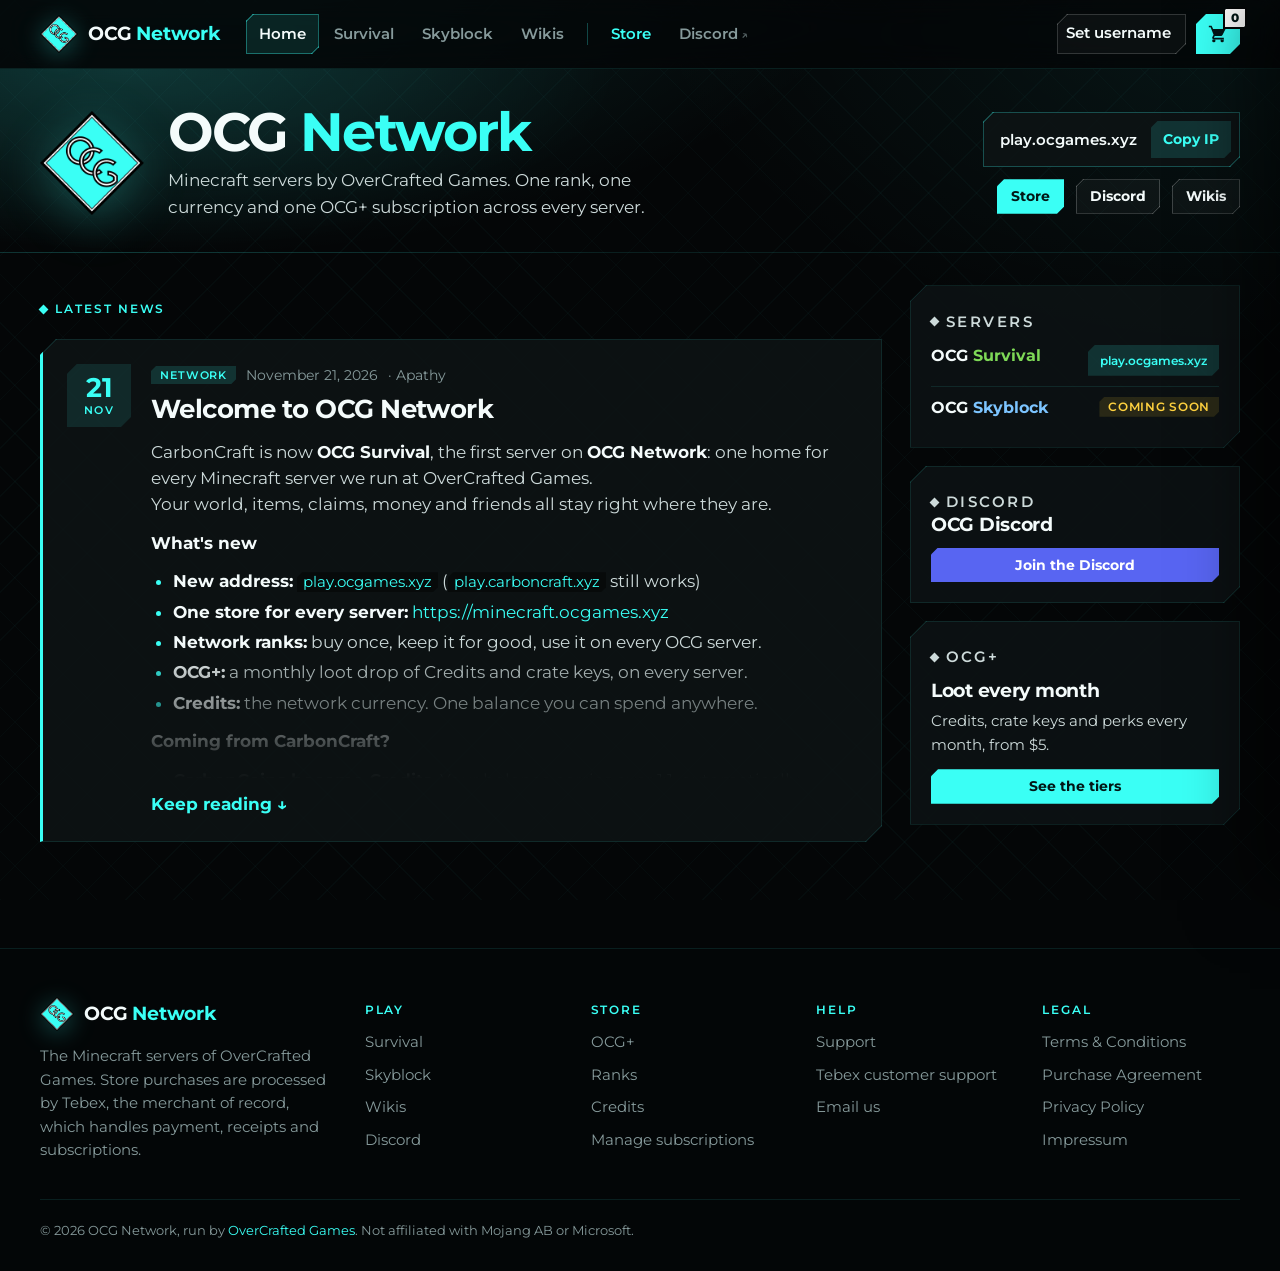
==== commit 5514c85c: "Bump config and store script versions so visitors load the live store" ====
--- a/index.html
+++ b/index.html
@@ -8,11 +8,11 @@
   <link rel="preconnect" href="https://fonts.gstatic.com" crossorigin>
   <link href="https://fonts.googleapis.com/css2?family=Montserrat:wght@400;500;600;700;800&display=swap" rel="stylesheet">
   <link rel="stylesheet" href="assets/site.css?v=4">
-  <script src="assets/config.js?v=5"></script>
+  <script src="assets/config.js?v=6"></script>
   <script src="assets/data.js"></script>
   <script defer src="https://js.tebex.io/v/1.js"></script>
   <script defer src="assets/layout.js?v=5"></script>
-  <script defer src="assets/store.js?v=4"></script>
+  <script defer src="assets/store.js?v=5"></script>
   <script defer src="assets/news.js"></script>
   <title>OCG Network · Minecraft servers by OverCrafted Games</title>
   <meta name="description" content="OCG Network: news, servers and the store for OCG Survival and OCG Skyblock.">
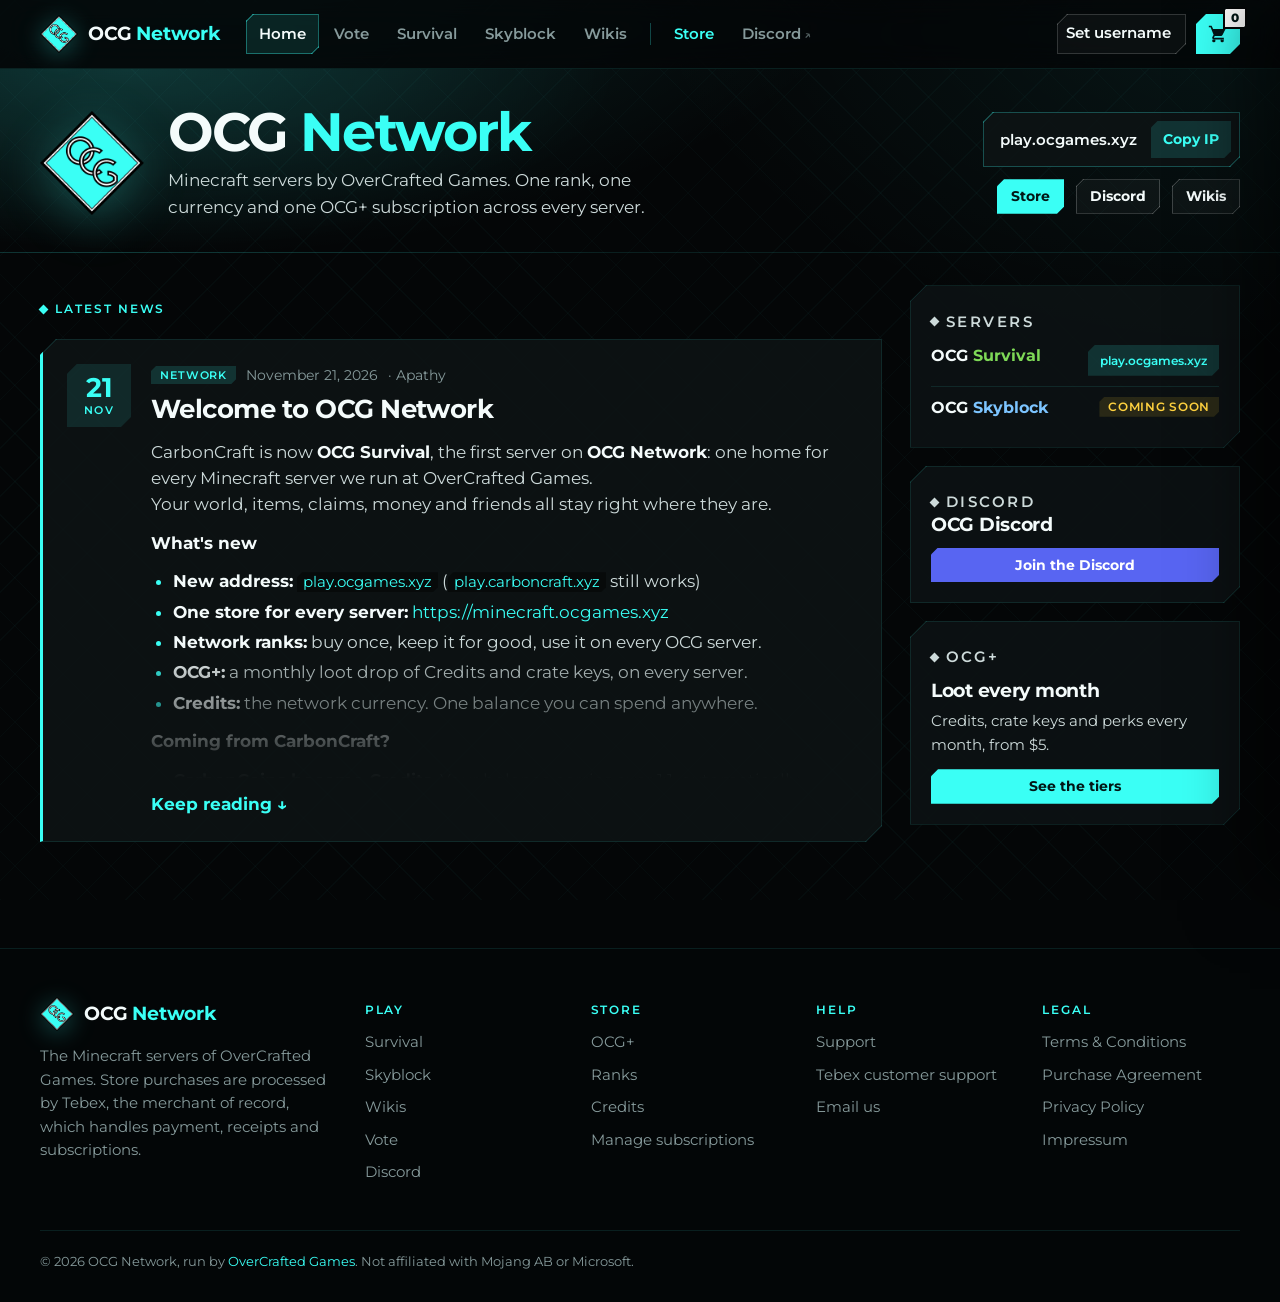
==== commit 00009daf: "Add a Vote page with vote sites, rewards and a recent voter feed" ====
--- a/index.html
+++ b/index.html
@@ -8,10 +8,10 @@
   <link rel="preconnect" href="https://fonts.gstatic.com" crossorigin>
   <link href="https://fonts.googleapis.com/css2?family=Montserrat:wght@400;500;600;700;800&display=swap" rel="stylesheet">
   <link rel="stylesheet" href="assets/site.css?v=4">
-  <script src="assets/config.js?v=6"></script>
+  <script src="assets/config.js?v=7"></script>
   <script src="assets/data.js"></script>
   <script defer src="https://js.tebex.io/v/1.js"></script>
-  <script defer src="assets/layout.js?v=5"></script>
+  <script defer src="assets/layout.js?v=6"></script>
   <script defer src="assets/store.js?v=5"></script>
   <script defer src="assets/news.js"></script>
   <title>OCG Network · Minecraft servers by OverCrafted Games</title>
--- a/assets/site.css
+++ b/assets/site.css
@@ -1007,3 +1007,21 @@
   .tab, .server-switch a, .rank-tabs button, .icon-btn, .coupon button, .gift button,
   a.surface, .card__art):focus-visible { outline-offset: -4px; }
 .btn:focus-visible, .basket-btn:focus-visible { outline-color: currentColor; }
+
+/* Recent supporters (store hub): one row of player heads; swipes sideways on narrow screens. */
+.recent {
+  display: flex; gap: 12px;
+  margin: 0; padding: 0 0 6px; list-style: none;
+  overflow-x: auto; scroll-snap-type: x mandatory; scrollbar-width: thin;
+}
+.recent__item {
+  flex: 1 0 128px; scroll-snap-align: start;
+  display: flex; flex-direction: column; align-items: center; gap: 10px;
+  padding: 16px 10px 14px; min-width: 0;
+}
+.recent__item img { width: 56px; height: 56px; image-rendering: pixelated; }
+.recent__item span {
+  max-width: 100%; overflow: hidden; text-overflow: ellipsis; white-space: nowrap;
+  font-weight: 600; font-size: 0.92rem;
+}
+@media (max-width: 640px) { .recent__item { flex-basis: 112px; } }
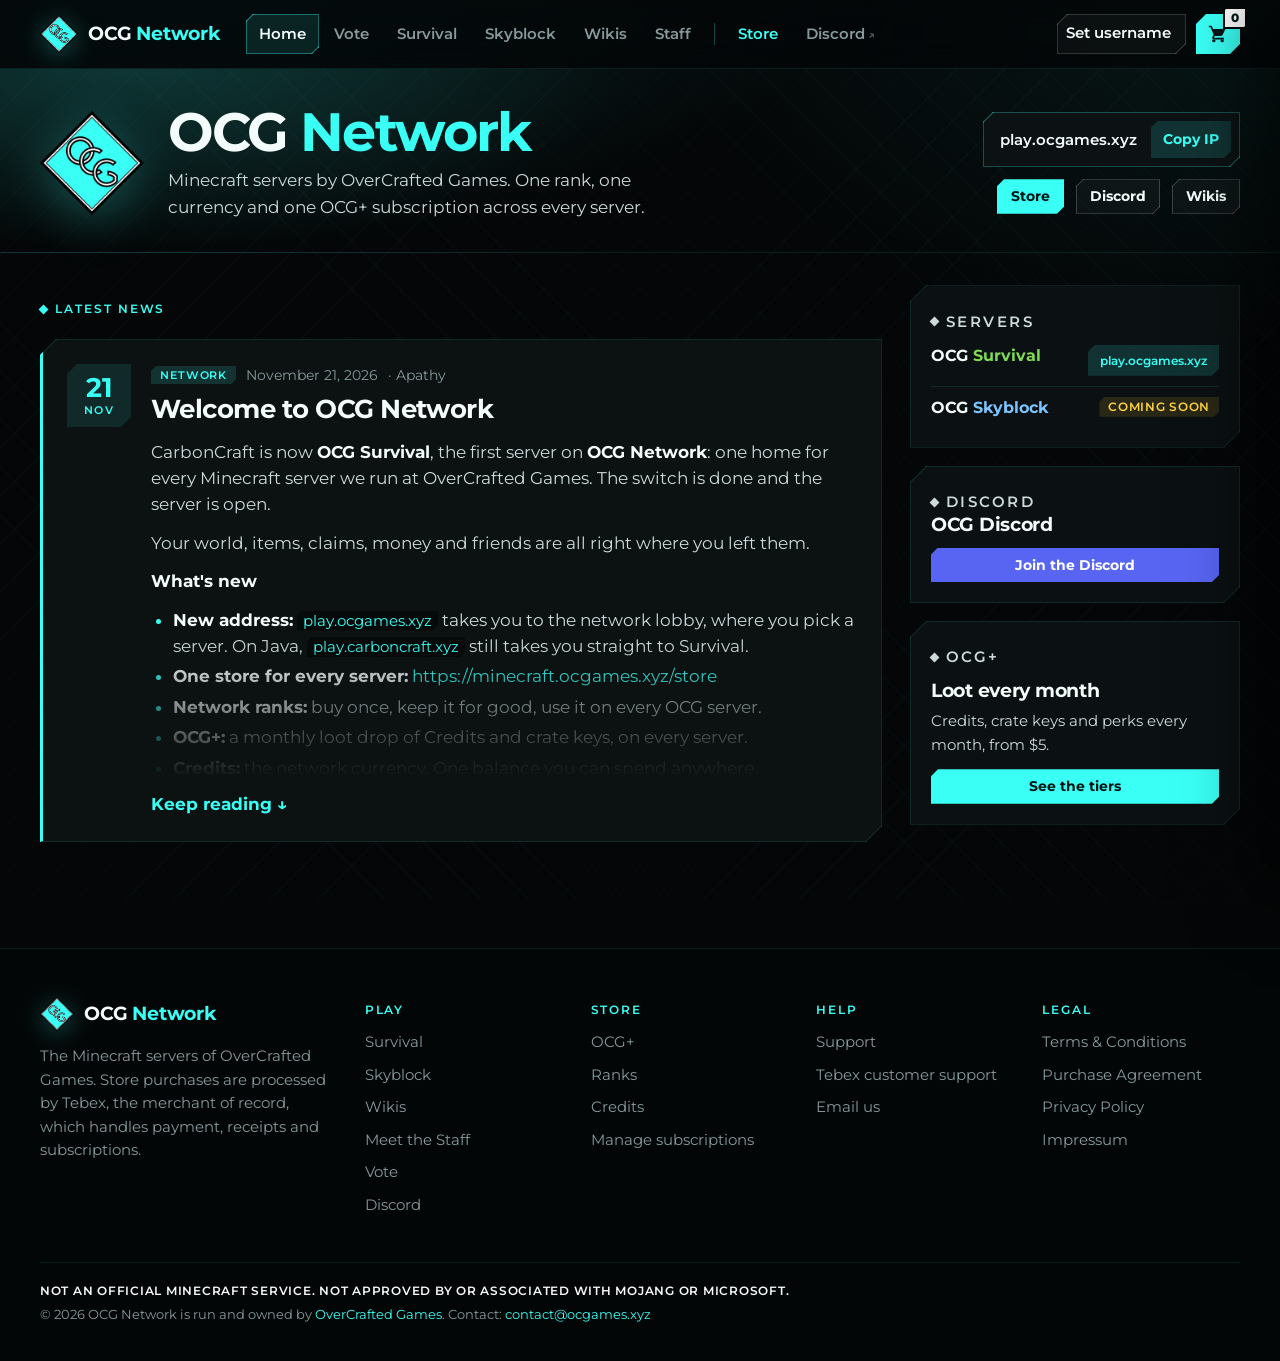
==== commit e02259e0: "Black Friday sale banner: site-wide bar, home and store cards with countdown" ====
--- a/index.html
+++ b/index.html
@@ -7,12 +7,12 @@
   <link rel="preconnect" href="https://fonts.googleapis.com">
   <link rel="preconnect" href="https://fonts.gstatic.com" crossorigin>
   <link href="https://fonts.googleapis.com/css2?family=Montserrat:wght@400;500;600;700;800&display=swap" rel="stylesheet">
-  <link rel="stylesheet" href="assets/site.css?v=4">
-  <script src="assets/config.js?v=7"></script>
+  <link rel="stylesheet" href="assets/site.css?v=8">
+  <script src="assets/config.js?v=8"></script>
   <script src="assets/data.js"></script>
   <script defer src="https://js.tebex.io/v/1.js"></script>
-  <script defer src="assets/layout.js?v=6"></script>
-  <script defer src="assets/store.js?v=5"></script>
+  <script defer src="assets/layout.js?v=8"></script>
+  <script defer src="assets/store.js?v=7"></script>
   <script defer src="assets/news.js"></script>
   <title>OCG Network · Minecraft servers by OverCrafted Games</title>
   <meta name="description" content="OCG Network: news, servers and the store for OCG Survival and OCG Skyblock.">
@@ -36,9 +36,9 @@
             <button type="button" data-copy="">Copy IP</button>
           </div>
           <div class="hero__cta">
-            <a class="btn btn--sm" href="store.html">Store</a>
+            <a class="btn btn--sm" href="store">Store</a>
             <a class="btn btn--sm btn--ghost" href="https://discord.gg/ocg">Discord</a>
-            <a class="btn btn--sm btn--ghost" href="wikis.html">Wikis</a>
+            <a class="btn btn--sm btn--ghost" href="wikis">Wikis</a>
           </div>
         </div>
       </div>
@@ -79,7 +79,7 @@
           <p class="label">OCG+</p>
           <h3>Loot every month</h3>
           <p>Credits, crate keys and perks every month, from $5.</p>
-          <a class="btn btn--block btn--sm" href="plus.html">See the tiers</a>
+          <a class="btn btn--block btn--sm" href="plus">See the tiers</a>
         </div>
       </aside>
     </div>
--- a/assets/site.css
+++ b/assets/site.css
@@ -1,6 +1,4 @@
-/* OCG Network. OverCrafted Games brand: logo teal (#3afff5), black and white, with the
-   logo's diamond as the recurring shape. Each server page sets its own --accent
-   (body[data-accent]); everything else stays teal. Dark only: the site sits next to the game. */
+/* OCG Network */
 :root {
   --bg: #040607;
   --bg-2: #0a0f10;
@@ -36,7 +34,6 @@
   font: 400 16.5px/1.6 var(--body);
   -webkit-font-smoothing: antialiased;
   background-color: var(--bg);
-  /* A faint teal glow over a fine diamond lattice, echoing the logo. */
   background-image:
     radial-gradient(1100px 560px at 15% -12%, color-mix(in srgb, var(--accent) 16%, transparent), transparent 65%),
     radial-gradient(900px 500px at 100% 0%, rgba(58, 255, 245, 0.07), transparent 70%),
@@ -137,8 +134,6 @@
 }
 .chip img { image-rendering: pixelated; }
 .chip:hover { --nl: var(--teal); border-color: var(--teal); }
-/* The count badge overhangs the button's corner, so the button itself isn't clipped:
-   its notched teal fill is drawn by ::before (see Notched corners). */
 .basket-btn {
   position: relative; isolation: isolate;
   display: grid; place-items: center;
@@ -158,7 +153,7 @@
 .basket-btn__count.bump { animation: bump 0.4s ease; }
 @keyframes bump { 40% { transform: scale(1.35); } }
 
-/* Store sub-navigation: the store is its own area of the site. */
+/* Store nav */
 .storebar { border-bottom: 1px solid var(--line); background: rgba(58, 255, 245, 0.035); }
 .storebar__inner { display: flex; align-items: center; gap: 4px; overflow-x: auto; padding: 8px 0; white-space: nowrap; scrollbar-width: none; }
 .storebar__inner::-webkit-scrollbar { display: none; }
@@ -259,7 +254,7 @@
   background-color: var(--surface);
 }
 
-/* Server cards (home + store server picker) */
+/* Server cards */
 .servers { display: grid; grid-template-columns: repeat(2, 1fr); gap: 20px; }
 .server {
   --accent: var(--teal);
@@ -299,7 +294,7 @@
   font: 600 0.72rem var(--mono); letter-spacing: 0.06em; text-transform: uppercase;
 }
 
-/* Link tiles (home "jump in", wikis) */
+/* Link tiles */
 .tiles { display: grid; grid-template-columns: repeat(auto-fit, minmax(240px, 1fr)); gap: 16px; }
 .tile {
   display: grid; grid-template-columns: 44px 1fr; gap: 14px; align-items: start;
@@ -315,7 +310,7 @@
 .tile p { margin: 0; color: var(--muted); font-size: 0.92rem; }
 .tile--soon { opacity: 0.6; }
 
-/* Category cards (store hub) */
+/* Category cards */
 .cat-grid { display: grid; grid-template-columns: repeat(auto-fit, minmax(320px, 1fr)); gap: 20px; }
 .cat-card {
   display: grid; grid-template-columns: 130px 1fr; gap: 22px; align-items: center;
@@ -439,8 +434,7 @@
 .ptier--1 { --tier: #FFC800; }
 .ptier--2 { --tier: #FF2E8A; }
 .ptier--3 { --tier: #0FB5A5; }
-/* An inner glow: the notch clip would cut off an outer one. */
-.ptier--featured { --nl: var(--line-strong); border-color: var(--line-strong); box-shadow: inset 0 0 60px rgba(58, 255, 245, 0.1); }
+.ptier--featured { --nl: var(--line-strong); border-color: var(--line-strong); border-top-color: var(--tier); box-shadow: inset 0 0 60px rgba(58, 255, 245, 0.1); }
 .ptier__flag {
   position: absolute; top: 18px; right: 18px;
   padding: 4px 10px;
@@ -494,7 +488,7 @@
 .ranks td { color: var(--text); font-weight: 600; }
 .ranks td.no { color: var(--muted); font-weight: 400; }
 .ranks td.yes { color: var(--accent); font-size: 1.15rem; }
-/* Keep the perk names in view while the rank columns scroll sideways on phones. */
+/* sticky first column on mobile */
 .ranks th[scope="row"], .ranks thead th:first-child { position: sticky; left: 0; z-index: 1; background: #0c1213; }
 .ranks .group th { padding: 10px 16px; text-align: left; background: rgba(58, 255, 245, 0.04); color: var(--accent); font: 600 0.74rem var(--mono); letter-spacing: 0.14em; text-transform: uppercase; }
 .rank-head { display: grid; justify-items: center; gap: 8px; }
@@ -516,7 +510,7 @@
 .uses li { position: relative; padding: 8px 0 8px 22px; border-top: 1px solid var(--line); color: var(--text-2); }
 .uses li::before { content: ""; position: absolute; left: 3px; top: 16px; width: 7px; height: 7px; background: var(--accent); transform: rotate(45deg); }
 
-/* Rewards call-to-action band */
+/* Rewards band */
 .band {
   display: grid; grid-template-columns: auto 1fr auto; align-items: center; gap: 28px;
   padding: 28px 32px;
@@ -555,7 +549,7 @@
 .page-head__art { width: 150px; margin-bottom: -10px; filter: drop-shadow(0 14px 24px rgba(0, 0, 0, 0.6)); }
 .page-head__art svg { width: 100%; height: auto; }
 
-/* Prose (legal pages) */
+/* Prose */
 .doc { display: grid; grid-template-columns: 220px 1fr; gap: 40px; padding: 40px 0 88px; }
 .toc { position: sticky; top: 130px; align-self: start; display: flex; flex-direction: column; gap: 4px; }
 .toc a { padding: 6px 12px; border-left: 2px solid var(--line); color: var(--muted); font-weight: 600; font-size: 0.95rem; }
@@ -696,7 +690,6 @@
   border: 1px solid rgba(255, 255, 255, 0.16);
   background-color: rgba(0, 0, 0, 0.4); color: var(--text); font: inherit;
 }
-/* A border, not an outline: the notch clip would hide an outline. */
 .coupon input:focus, .modal input:focus, .gift input:focus { --nl: var(--teal); outline: 0; border-color: var(--teal); box-shadow: inset 0 0 0 1px var(--teal); }
 .coupon button, .gift button {
   --nl: rgba(255, 255, 255, 0.16);
@@ -766,8 +759,10 @@
 .footer__cols div > a:not(.brand) { display: block; margin-bottom: 9px; color: var(--muted); }
 .footer__cols div > a:not(.brand):hover { color: var(--text); }
 .footer__legal { margin: 36px 0 0; padding-top: 20px; border-top: 1px solid var(--line); font-size: 0.82rem; }
-
-/* Scroll reveal (added by store.js; content is visible without JS) */
+.footer__legal p { margin: 0 0 6px; }
+.footer__disclaimer { color: var(--text); font: 600 0.78rem var(--mono); letter-spacing: 0.06em; }
+
+/* Scroll reveal */
 .reveal { opacity: 0; transform: translateY(18px); transition: opacity 0.6s ease, transform 0.6s ease; }
 .reveal.in { opacity: 1; transform: none; }
 
@@ -840,7 +835,7 @@
 
 .grad { color: var(--teal); }
 
-/* Store hub: OCG+, Ranks and Credits side by side, stacking on narrow screens. */
+/* Store hub */
 .cat-grid--3 { grid-template-columns: repeat(3, 1fr); }
 .cat-grid--3 .cat-card { grid-template-columns: 1fr; align-items: start; }
 .cat-grid--3 .cat-card__art { width: 96px; }
@@ -850,7 +845,7 @@
   .cat-grid--3 .cat-card__art { width: auto; }
 }
 
-/* ---- Home: banner, news feed and sidebar ---- */
+/* Home */
 .banner { border-bottom: 1px solid var(--line); background: radial-gradient(700px 260px at 10% 0%, rgba(58, 255, 245, 0.12), transparent 70%); }
 .banner__inner { display: grid; grid-template-columns: auto 1fr auto; align-items: center; gap: 24px; padding: 36px 0 32px; }
 .banner__logo { width: 104px; height: auto; filter: drop-shadow(0 10px 24px rgba(58, 255, 245, 0.25)); }
@@ -895,14 +890,12 @@
 .post__body li { margin-bottom: 4px; }
 .post__body li::marker { color: var(--accent); }
 .post__body blockquote { margin: 0 0 12px; padding: 4px 0 4px 14px; border-left: 3px solid var(--line-strong); }
-/* Inline code is inline-block so the notch cuts the whole chip, not a wrapped line box. */
 .post__body code { display: inline-block; padding: 1px 6px; background: rgba(0, 0, 0, 0.4); color: var(--teal); font: 0.88em var(--mono); }
 .post__body pre { margin: 0 0 12px; padding: 12px 14px; background: rgba(0, 0, 0, 0.45); overflow-x: auto; }
 .post__body pre code { display: inline; padding: 0; background: none; color: var(--text-2); clip-path: none; }
 .post__body .subtext { color: var(--muted); font-size: 0.82rem; }
 .post__body .emoji { display: inline-block; vertical-align: -0.3em; width: 1.35em; height: 1.35em; }
 .post__body .mention { display: inline-block; padding: 0 3px; background: rgba(88, 101, 242, 0.25); color: #c9cdfb; }
-/* Square, not notched: a spoiler can wrap over several lines, and a clip would cut the text. */
 .post__body .spoiler { background: #202225; color: transparent; cursor: pointer; }
 .post__body .spoiler.shown { background: rgba(255, 255, 255, 0.08); color: inherit; cursor: auto; }
 .post__gallery { display: grid; grid-template-columns: repeat(auto-fill, minmax(180px, 1fr)); gap: 10px; margin-top: 12px; }
@@ -953,17 +946,7 @@
   .post__title { font-size: 1.35rem; }
 }
 
-/* ---- Notched corners ----
-   Same look as the wiki (Test Env/wiki/docs/assets/ocg-survival.css): every box has its
-   top-left and bottom-right corners cut at 45°, like a HUD panel. clip-path does the cut, and
-   --notch-lines draws the border back along each cut, because the clip removes the real
-   border there. --n is the cut size and --nl the line colour: set --nl to the box's border
-   colour (it stays transparent on boxes without a border). A box that sets its own
-   background-image lists var(--notch-lines) first (.band, .offer, .modal, .cat-card__art), and
-   a bordered box sets background-color, not the background shorthand, so the lines survive.
-   The clip also cuts anything drawn outside the box, so glows are inset and focus rings are
-   drawn inside. Only true circles stay round: .dot, .track and the Discord avatars.
-   :where() keeps these rules at zero specificity, so any component can override them. */
+/* Notched corners: --n = cut size, --nl = line colour (match the border) */
 :where(
   .surface, .ranks-scroll, .modal,
   .btn, .chip, .chip img, .ipbox, .ipbox button, .copy-btn, .tile__icon, .cat-card__art,
@@ -1002,13 +985,12 @@
 ) { --n: 5px; }
 :where(.chip img, .post__body .mention) { --n: 4px; }
 
-/* Focus rings sit inside notched controls; outside them the clip would hide the ring. */
 :is(.btn, .basket-btn, .chip, .topnav a, .mobilenav a, .storebar a, .ipbox button, .copy-btn,
   .tab, .server-switch a, .rank-tabs button, .icon-btn, .coupon button, .gift button,
   a.surface, .card__art):focus-visible { outline-offset: -4px; }
 .btn:focus-visible, .basket-btn:focus-visible { outline-color: currentColor; }
 
-/* Recent supporters (store hub): one row of player heads; swipes sideways on narrow screens. */
+/* Recent supporters */
 .recent {
   display: flex; gap: 12px;
   margin: 0; padding: 0 0 6px; list-style: none;
@@ -1025,3 +1007,94 @@
   font-weight: 600; font-size: 0.92rem;
 }
 @media (max-width: 640px) { .recent__item { flex-basis: 112px; } }
+
+/* Meet the Staff */
+.staff-grid { display: grid; grid-template-columns: repeat(auto-fill, minmax(250px, 1fr)); gap: 16px; }
+.staff-card {
+  --role: var(--teal);
+  display: grid; grid-template-columns: 64px 1fr; gap: 16px; align-items: center;
+  padding: 20px;
+  box-shadow: inset 0 3px 0 var(--role), var(--shadow);
+}
+.staff-card--owner { --role: var(--danger); }
+.staff-card--admin { --role: var(--sale); }
+.staff-card--srmod { --role: var(--lavender); }
+.staff-card--builder { --role: var(--teal); }
+.staff-card--marketing { --role: var(--skyblock); }
+.staff-card__face {
+  width: 64px; height: 64px;
+  image-rendering: pixelated;
+  background: var(--surface-2);
+  box-shadow: 0 8px 16px rgba(0, 0, 0, 0.4);
+}
+.staff-card h3 { margin: 0; font: 700 1.2rem/1.2 var(--display); overflow-wrap: anywhere; }
+.staff-card__role { margin: 2px 0 8px; color: var(--role); font: 600 0.82rem var(--mono); letter-spacing: 0.02em; }
+.staff-card__bio { margin: 0 0 8px; color: var(--text-2); font-size: 0.92rem; }
+.staff-card__servers { display: flex; flex-wrap: wrap; gap: 6px; margin: 0; padding: 0; list-style: none; }
+.staff-card__servers li {
+  --accent: var(--teal);
+  padding: 2px 8px;
+  background: color-mix(in srgb, var(--accent) 12%, transparent); color: var(--accent);
+  font: 600 0.72rem var(--mono); letter-spacing: 0.02em;
+}
+.staff-card__servers .server--survival { --accent: var(--survival); }
+.staff-card__servers .server--skyblock { --accent: var(--skyblock); }
+
+/* Sale banner */
+.salebar {
+  display: block;
+  color: #241a00; background: linear-gradient(90deg, #ffd23f, #ffb43f 55%, #ffd23f);
+  font-size: 0.9rem; font-weight: 600;
+}
+.salebar:hover { text-decoration: none; filter: brightness(1.05); }
+.salebar__inner { display: flex; align-items: center; justify-content: center; flex-wrap: wrap; gap: 6px 18px; padding: 9px 0; text-align: center; }
+.salebar__name { font-weight: 800; letter-spacing: 0.08em; text-transform: uppercase; }
+.salebar__left b { font-variant-numeric: tabular-nums; }
+.salebar__go { font-weight: 800; text-decoration: underline; text-underline-offset: 3px; }
+
+.sale-wrap { padding-top: 32px; }
+.sale {
+  --nl: rgba(255, 210, 63, 0.35);
+  border-color: rgba(255, 210, 63, 0.35);
+  padding: 28px;
+  background-color: var(--surface);
+  background-image: var(--notch-lines),
+    radial-gradient(600px 240px at 100% 0%, rgba(255, 210, 63, 0.14), transparent 70%),
+    radial-gradient(500px 220px at 0% 100%, rgba(58, 255, 245, 0.07), transparent 70%);
+}
+.sale__label { color: var(--sale); margin-bottom: 10px; }
+.sale__top { display: flex; justify-content: space-between; align-items: flex-end; gap: 24px; flex-wrap: wrap; }
+.sale__title { margin: 0; font-size: clamp(1.6rem, 3.4vw, 2.4rem); line-height: 1.1; letter-spacing: -0.025em; max-width: 620px; }
+.sale__dates { margin: 10px 0 0; color: var(--muted); font-size: 0.9rem; }
+.sale__ends { display: block; margin-bottom: 8px; color: var(--muted); font-size: 0.78rem; font-weight: 600; letter-spacing: 0.14em; text-transform: uppercase; }
+.sale__units { display: flex; gap: 8px; }
+.sale__unit {
+  display: grid; justify-items: center; min-width: 64px; padding: 10px 8px 8px;
+  border: 1px solid rgba(255, 210, 63, 0.3); background: rgba(255, 210, 63, 0.08);
+}
+.sale__unit b { color: var(--sale); font: 800 1.7rem/1 var(--display); font-variant-numeric: tabular-nums; }
+.sale__unit small { margin-top: 4px; color: var(--muted); font-size: 0.7rem; letter-spacing: 0.1em; text-transform: uppercase; }
+.sale__body { display: grid; grid-template-columns: 1.2fr 1fr; gap: 28px; margin-top: 26px; padding-top: 24px; border-top: 1px solid var(--line); }
+.sale__body h3 { display: flex; align-items: center; gap: 8px; margin: 0 0 14px; font-size: 1.15rem; }
+.sale__body h3 svg { color: var(--sale); }
+.sale__tiers { display: grid; gap: 8px; margin: 0; padding: 0 0 0 14px; list-style: none; border-left: 3px solid var(--line-strong); }
+.sale__tiers li { display: flex; align-items: center; justify-content: space-between; gap: 12px; padding: 8px 12px; background: rgba(255, 255, 255, 0.03); }
+.sale__tiers li span { display: flex; align-items: center; gap: 10px; color: var(--text-2); }
+.sale__tiers li span::before { content: ""; width: 12px; height: 12px; border-radius: 50%; background: var(--tier); box-shadow: 0 0 10px var(--tier); }
+.sale__tiers b { color: var(--text); }
+.sale__off { color: var(--tier) !important; font-weight: 800; }
+.sale__note { margin: 12px 0 0; color: var(--muted); font-size: 0.9rem; }
+.sale__keys p { margin: 0 0 10px; color: var(--text-2); }
+.sale__keys b { color: var(--text); }
+.sale__foot { display: flex; align-items: center; justify-content: space-between; gap: 16px; flex-wrap: wrap; margin-top: 24px; padding-top: 20px; border-top: 1px solid var(--line); }
+.sale__foot p { margin: 0; color: var(--muted); }
+.btn--sale { background-color: var(--sale); color: #241a00; }
+@media (max-width: 760px) {
+  .sale { padding: 20px; }
+  .sale__body { grid-template-columns: 1fr; }
+  .sale__unit { min-width: 0; flex: 1; }
+  .sale__units { width: 100%; }
+  .sale__clock { width: 100%; }
+  .salebar__text { display: none; }
+  .btn--sale { width: 100%; }
+}
